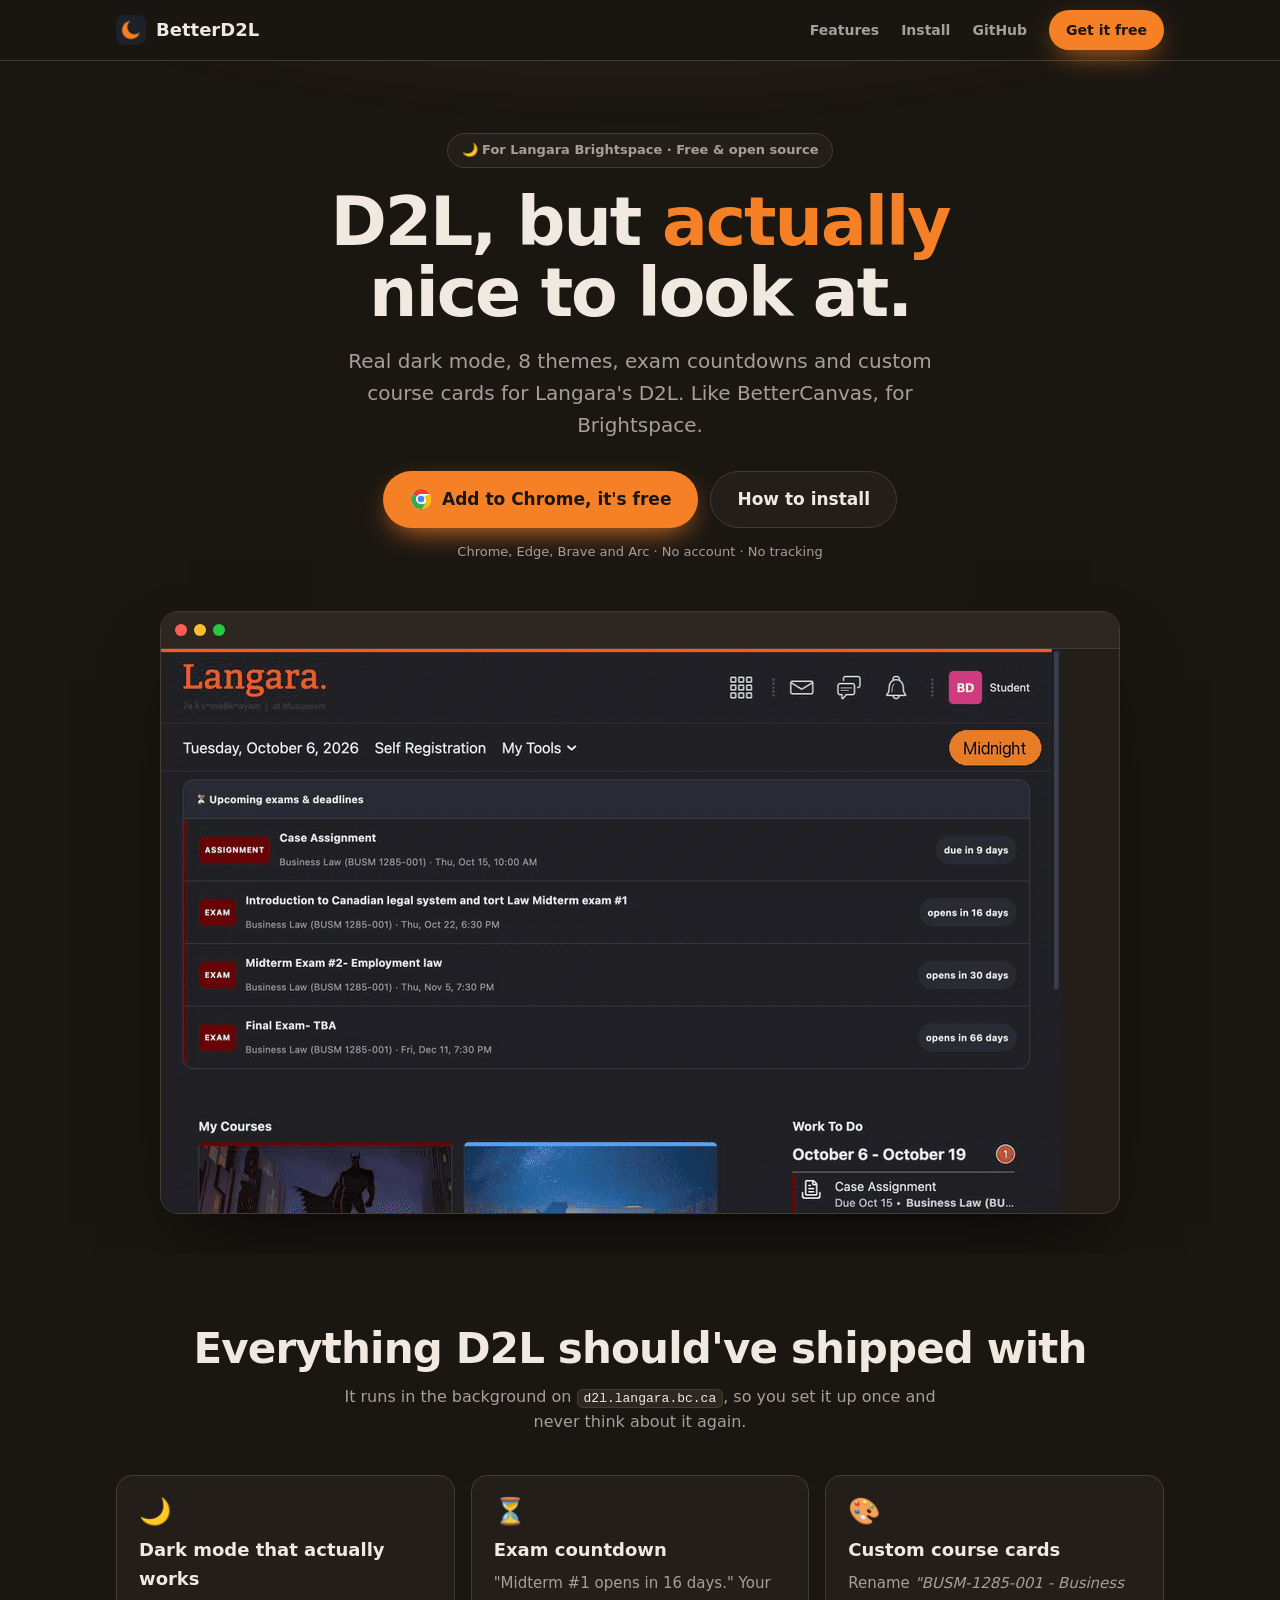
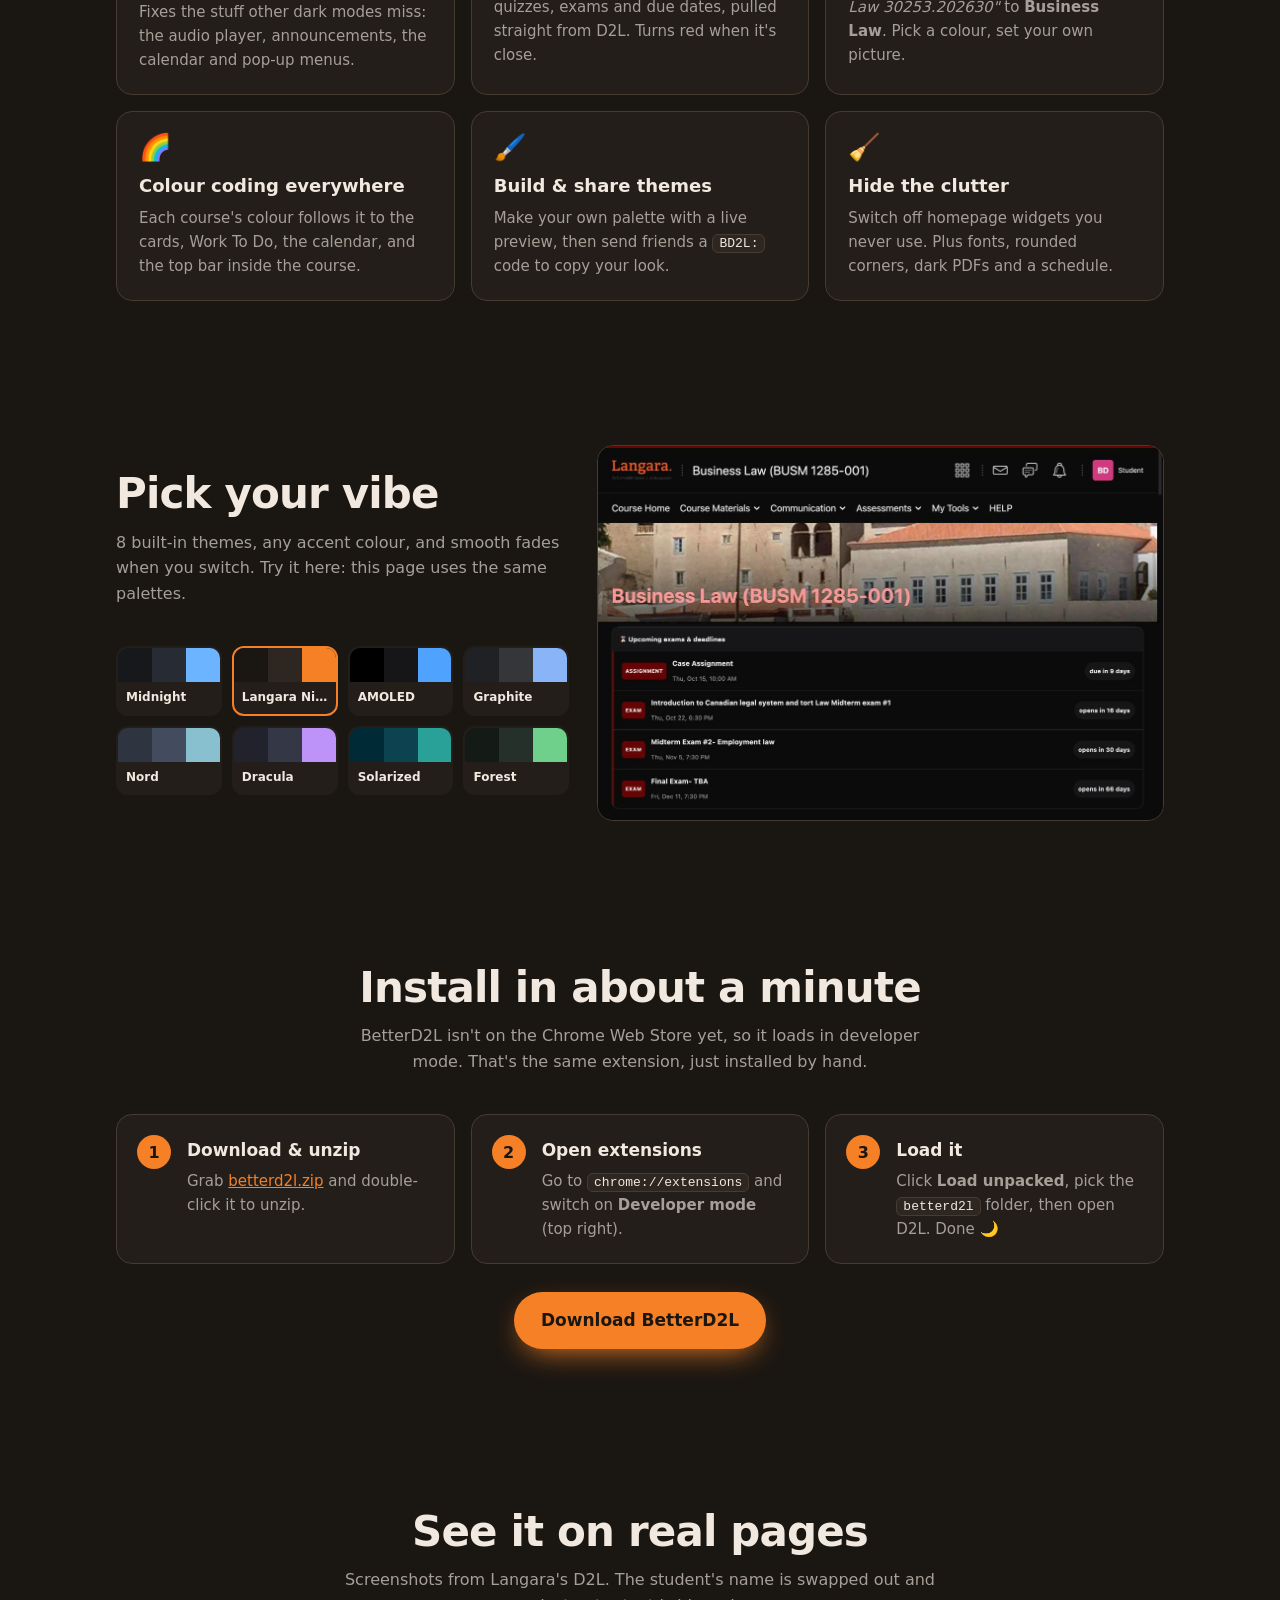
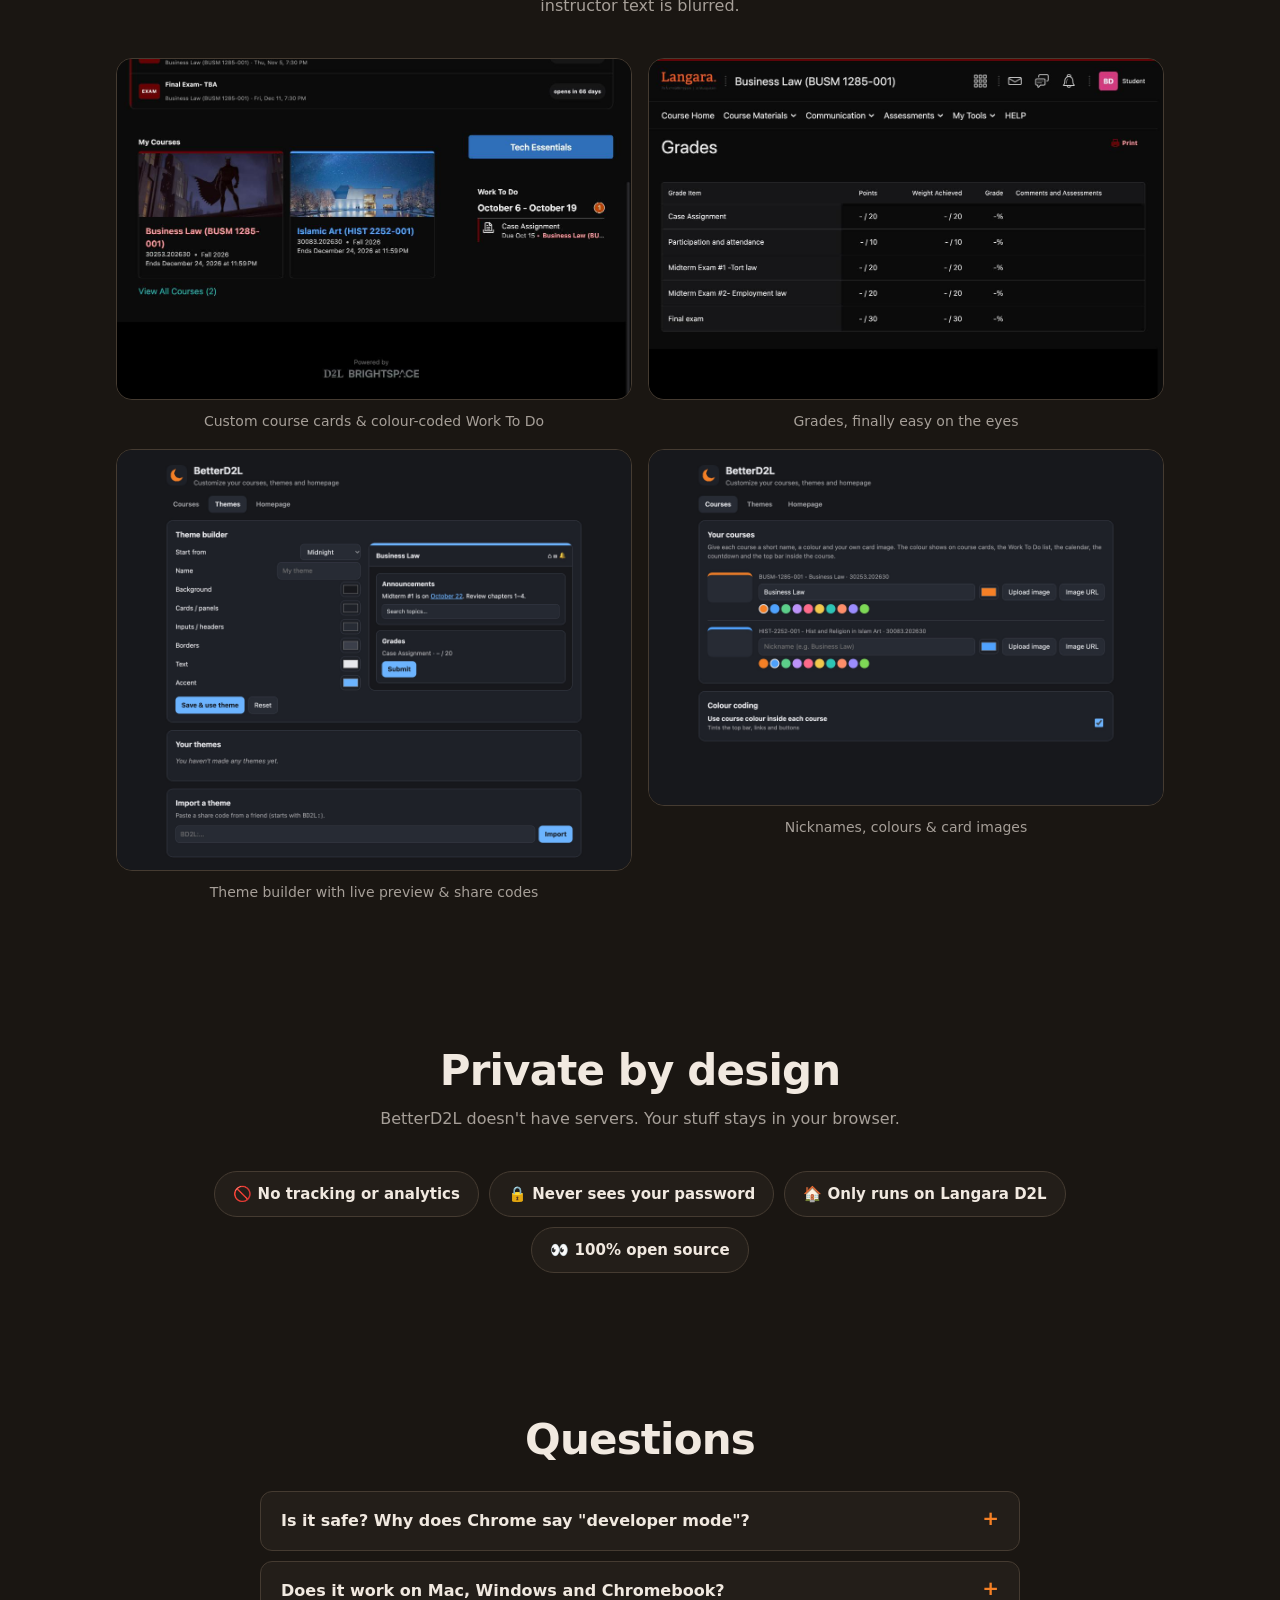
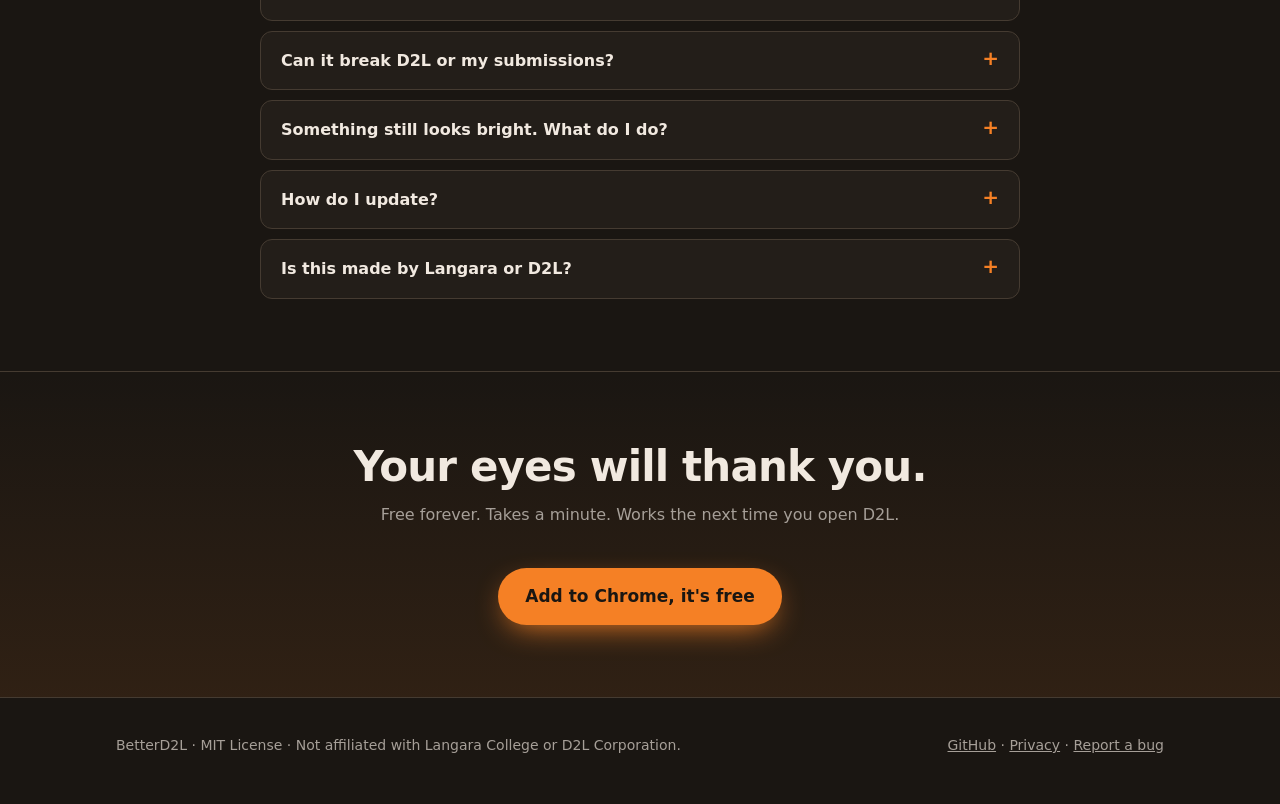
==== docs/index.html @ 164a23e4 "BetterD2L 2.3.0: smooth theme transitions, website, demo GIF - Crossfade theme/mode changes with the" ====
<!doctype html>
<html lang="en">
<head>
<meta charset="utf-8">
<meta name="viewport" content="width=device-width, initial-scale=1">
<title>BetterD2L: dark mode and upgrades for Langara D2L</title>
<meta name="description" content="Free Chrome extension for Langara's Brightspace (D2L): real dark mode, 8 themes, exam countdowns, custom course cards and colour coding. Like BetterCanvas, for D2L.">
<meta name="theme-color" content="#16181c">
<link rel="icon" href="icon.png">

<!-- Link previews (iMessage, Discord, Reddit, Instagram DMs…) -->
<meta property="og:type" content="website">
<meta property="og:title" content="BetterD2L: dark mode for Langara D2L 🌙">
<meta property="og:description" content="Real dark mode, 8 themes, exam countdowns and custom course cards for Brightspace. Free.">
<meta property="og:url" content="https://cryptochefa.github.io/betterd2l/">
<meta property="og:image" content="https://cryptochefa.github.io/betterd2l/screenshots/homepage-countdown.jpg">
<meta name="twitter:card" content="summary_large_image">

<style>
  :root {
    --bg: #16181c; --surface: #1e2127; --surface2: #272b33; --border: #3a3f4a;
    --text: #e6e8eb; --muted: #a3abb8; --accent: #f58025; --accent-ink: #1a1612;
    --radius: 16px;
    color-scheme: dark;
  }
  * { box-sizing: border-box; }
  html { scroll-behavior: smooth; }
  body {
    margin: 0; background: var(--bg); color: var(--text);
    font: 16px/1.6 ui-sans-serif, system-ui, -apple-system, "Segoe UI", Roboto, sans-serif;
    transition: background-color .45s ease, color .45s ease;
    -webkit-font-smoothing: antialiased;
  }
  .card, .step, .shot, .pill, nav, .swatches button, .faq details { transition: background-color .45s ease, border-color .45s ease, color .45s ease; }
  a { color: var(--accent); }
  img { max-width: 100%; height: auto; display: block; }
  .wrap { max-width: 1080px; margin: 0 auto; padding: 0 16px; }

  /* Nav */
  nav { position: sticky; top: 0; z-index: 10; background: color-mix(in srgb, var(--bg) 82%, transparent); backdrop-filter: blur(12px); border-bottom: 1px solid var(--border); }
  nav .wrap { display: flex; align-items: center; justify-content: space-between; height: 60px; gap: 12px; }
  .brand { display: flex; align-items: center; gap: 10px; font-weight: 800; font-size: 18px; color: var(--text); text-decoration: none; }
  .brand img { width: 30px; height: 30px; border-radius: 8px; }
  nav .links { display: flex; gap: 22px; align-items: center; }
  nav .links a { color: var(--muted); text-decoration: none; font-weight: 600; font-size: 14px; }
  nav .links a:hover { color: var(--text); }
  nav .links a.btn, nav .links a.btn:hover { color: var(--accent-ink); }
  @media (max-width: 640px) { nav .links a.hide-sm { display: none; } }

  /* Buttons */
  .btn { display: inline-flex; align-items: center; justify-content: center; gap: 10px; padding: 14px 26px; border-radius: 999px; font-weight: 800; font-size: 17px; text-decoration: none; border: 1px solid transparent; cursor: pointer; transition: transform .15s ease, box-shadow .2s ease, background-color .45s ease; }
  .btn:active { transform: translateY(1px); }
  .btn-primary { background: var(--accent); color: var(--accent-ink); box-shadow: 0 10px 30px -10px var(--accent); }
  .btn-primary:hover { box-shadow: 0 14px 36px -10px var(--accent); transform: translateY(-1px); }
  .btn-ghost { color: var(--text); border-color: var(--border); background: var(--surface); }
  .btn-ghost:hover { border-color: var(--accent); }
  .btn svg { width: 22px; height: 22px; flex: none; }
  .btn-sm { padding: 8px 16px; font-size: 14px; }

  /* Hero */
  header.hero { padding: 72px 0 40px; text-align: center; position: relative; overflow: hidden; }
  header.hero::before { content: ""; position: absolute; inset: -40% -10% auto; height: 520px; background: radial-gradient(closest-side, color-mix(in srgb, var(--accent) 28%, transparent), transparent); filter: blur(20px); pointer-events: none; transition: background .45s ease; }
  .eyebrow { display: inline-block; padding: 6px 14px; border-radius: 999px; border: 1px solid var(--border); background: var(--surface); color: var(--muted); font-size: 13px; font-weight: 600; position: relative; }
  h1 { font-size: clamp(38px, 7vw, 68px); line-height: 1.05; letter-spacing: -.03em; margin: 18px auto 16px; max-width: 14ch; position: relative; }
  h1 em { font-style: normal; color: var(--accent); transition: color .45s ease; }
  .lede { color: var(--muted); font-size: clamp(17px, 2.2vw, 20px); max-width: 620px; margin: 0 auto 30px; position: relative; }
  .cta { display: flex; gap: 12px; justify-content: center; flex-wrap: wrap; position: relative; }
  .fine { color: var(--muted); font-size: 13px; margin-top: 14px; position: relative; }

  .demo { margin: 48px auto 0; max-width: 960px; border-radius: 18px; overflow: hidden; border: 1px solid var(--border); box-shadow: 0 40px 80px -30px rgba(0,0,0,.7); position: relative; background: var(--surface); }
  .demo .chrome { display: flex; gap: 7px; padding: 12px 14px; background: var(--surface2); border-bottom: 1px solid var(--border); }
  .demo .chrome i { width: 12px; height: 12px; border-radius: 50%; background: var(--border); }
  .demo .chrome i:nth-child(1) { background: #ff5f57; } .demo .chrome i:nth-child(2) { background: #febc2e; } .demo .chrome i:nth-child(3) { background: #28c840; }

  /* Sections */
  section { padding: 72px 0; }
  h2 { font-size: clamp(28px, 4.4vw, 42px); letter-spacing: -.02em; line-height: 1.1; margin: 0 0 12px; text-align: center; }
  .sub { color: var(--muted); text-align: center; max-width: 600px; margin: 0 auto 40px; }

  .grid { display: grid; grid-template-columns: repeat(3, 1fr); gap: 16px; }
  @media (max-width: 900px) { .grid { grid-template-columns: repeat(2, 1fr); } }
  @media (max-width: 600px) { .grid { grid-template-columns: 1fr; } }
  .card { background: var(--surface); border: 1px solid var(--border); border-radius: var(--radius); padding: 22px; }
  .card .ico { font-size: 26px; line-height: 1; margin-bottom: 12px; }
  .card h3 { margin: 0 0 6px; font-size: 18px; }
  .card p { margin: 0; color: var(--muted); font-size: 15px; }

  /* Theme playground */
  .play { display: grid; grid-template-columns: 1fr 1.25fr; gap: 28px; align-items: center; }
  @media (max-width: 860px) { .play { grid-template-columns: 1fr; } }
  .play h2, .play .sub { text-align: left; margin-left: 0; }
  .swatches { display: grid; grid-template-columns: repeat(4, 1fr); gap: 10px; }
  .swatches button { border: 2px solid transparent; background: var(--surface); border-radius: 12px; padding: 0; overflow: hidden; cursor: pointer; color: var(--text); font: inherit; font-size: 12px; font-weight: 700; text-align: left; }
  .swatches button[aria-pressed="true"] { border-color: var(--accent); }
  .swatches .sw { display: flex; height: 34px; } .swatches .sw i { flex: 1; }
  .swatches span { display: block; padding: 6px 8px; white-space: nowrap; overflow: hidden; text-overflow: ellipsis; }
  .shot { border-radius: var(--radius); overflow: hidden; border: 1px solid var(--border); background: var(--surface); }

  /* Steps */
  .steps { display: grid; grid-template-columns: repeat(3, 1fr); gap: 16px; counter-reset: s; }
  @media (max-width: 760px) { .steps { grid-template-columns: 1fr; } }
  .step { background: var(--surface); border: 1px solid var(--border); border-radius: var(--radius); padding: 22px 22px 22px 70px; position: relative; }
  .step::before { counter-increment: s; content: counter(s); position: absolute; left: 20px; top: 20px; width: 34px; height: 34px; border-radius: 50%; background: var(--accent); color: var(--accent-ink); font-weight: 800; display: grid; place-items: center; transition: background-color .45s ease; }
  .step h3 { margin: 0 0 4px; font-size: 17px; }
  .step p { margin: 0; color: var(--muted); font-size: 15px; }
  code, kbd { font: 13px ui-monospace, "SF Mono", Menlo, monospace; background: var(--surface2); border: 1px solid var(--border); border-radius: 6px; padding: 1px 6px; color: var(--text); }
  .center { text-align: center; margin-top: 28px; }

  /* Gallery */
  .gallery { display: grid; grid-template-columns: 1fr 1fr; gap: 16px; }
  @media (max-width: 760px) { .gallery { grid-template-columns: 1fr; } }
  .gallery figure { margin: 0; }
  .gallery figcaption { color: var(--muted); font-size: 14px; text-align: center; margin-top: 10px; }

  /* Privacy + FAQ */
  .pills { display: flex; flex-wrap: wrap; gap: 10px; justify-content: center; }
  .pill { background: var(--surface); border: 1px solid var(--border); border-radius: 999px; padding: 10px 18px; font-weight: 600; font-size: 15px; }
  .faq { max-width: 760px; margin: 0 auto; display: grid; gap: 10px; }
  .faq details { background: var(--surface); border: 1px solid var(--border); border-radius: 12px; padding: 16px 20px; }
  .faq summary { cursor: pointer; font-weight: 700; list-style: none; display: flex; justify-content: space-between; gap: 12px; }
  .faq summary::after { content: "+"; color: var(--accent); font-size: 20px; line-height: 1; }
  .faq details[open] summary::after { content: "–"; }
  .faq p { color: var(--muted); margin: 10px 0 0; }

  footer { border-top: 1px solid var(--border); padding: 36px 0 48px; color: var(--muted); font-size: 14px; }
  footer .wrap { display: flex; justify-content: space-between; gap: 20px; flex-wrap: wrap; }
  footer a { color: var(--muted); }

  .final { text-align: center; background: linear-gradient(180deg, transparent, color-mix(in srgb, var(--accent) 10%, transparent)); border-top: 1px solid var(--border); }

  @media (prefers-reduced-motion: reduce) { *, *::before { transition: none !important; } html { scroll-behavior: auto; } }
</style>
</head>
<body>

<nav>
  <div class="wrap">
    <a class="brand" href="#"><img src="icon.png" alt="">BetterD2L</a>
    <div class="links">
      <a class="hide-sm" href="#features">Features</a>
      <a class="hide-sm" href="#install">Install</a>
      <a class="hide-sm" href="https://github.com/CryptoChefA/betterd2l">GitHub</a>
      <a class="btn btn-primary btn-sm dl" href="https://github.com/CryptoChefA/betterd2l/releases/latest/download/betterd2l.zip">Get it free</a>
    </div>
  </div>
</nav>

<header class="hero">
  <div class="wrap">
    <span class="eyebrow">🌙 For Langara Brightspace · Free &amp; open source</span>
    <h1>D2L, but <em>actually</em> nice to look at.</h1>
    <p class="lede">Real dark mode, 8 themes, exam countdowns and custom course cards for Langara's D2L. Like BetterCanvas, for Brightspace.</p>
    <div class="cta">
      <a class="btn btn-primary dl" href="https://github.com/CryptoChefA/betterd2l/releases/latest/download/betterd2l.zip">
        <svg viewBox="0 0 48 48" aria-hidden="true"><circle cx="24" cy="24" r="22" fill="#fff"/><path d="M24 2a22 22 0 0 1 19.05 11H24a11 11 0 0 0-9.53 5.5L5.3 13.03A22 22 0 0 1 24 2z" fill="#ea4335"/><path d="M43.05 13A22 22 0 0 1 26.3 45.88l9.2-15.38A11 11 0 0 0 33.5 24a11 11 0 0 0-1.47-5.5L43.05 13z" fill="#fbbc04"/><path d="M26.3 45.88A22 22 0 0 1 5.3 13.03l9.17 5.47A11 11 0 0 0 24 35a11 11 0 0 0 11.5-4.5l-9.2 15.38z" fill="#34a853"/><circle cx="24" cy="24" r="8.5" fill="#4285f4" stroke="#fff" stroke-width="2.5"/></svg>
        Add to Chrome, it's free
      </a>
      <a class="btn btn-ghost" href="#install">How to install</a>
    </div>
    <p class="fine">Chrome, Edge, Brave and Arc · No account · No tracking</p>

    <div class="demo">
      <div class="chrome"><i></i><i></i><i></i></div>
      <img src="screenshots/demo.gif" width="900" height="564" alt="BetterD2L switching D2L from its stock white look through Midnight, Langara Night, Nord, Dracula, Forest and AMOLED themes">
    </div>
  </div>
</header>

<section id="features">
  <div class="wrap">
    <h2>Everything D2L should've shipped with</h2>
    <p class="sub">It runs in the background on <code>d2l.langara.bc.ca</code>, so you set it up once and never think about it again.</p>
    <div class="grid">
      <div class="card"><div class="ico">🌙</div><h3>Dark mode that actually works</h3><p>Fixes the stuff other dark modes miss: the audio player, announcements, the calendar and pop-up menus.</p></div>
      <div class="card"><div class="ico">⏳</div><h3>Exam countdown</h3><p>"Midterm #1 opens in 16 days." Your quizzes, exams and due dates, pulled straight from D2L. Turns red when it's close.</p></div>
      <div class="card"><div class="ico">🎨</div><h3>Custom course cards</h3><p>Rename <i>"BUSM-1285-001 - Business Law 30253.202630"</i> to <b>Business Law</b>. Pick a colour, set your own picture.</p></div>
      <div class="card"><div class="ico">🌈</div><h3>Colour coding everywhere</h3><p>Each course's colour follows it to the cards, Work To Do, the calendar, and the top bar inside the course.</p></div>
      <div class="card"><div class="ico">🖌️</div><h3>Build &amp; share themes</h3><p>Make your own palette with a live preview, then send friends a <code>BD2L:</code> code to copy your look.</p></div>
      <div class="card"><div class="ico">🧹</div><h3>Hide the clutter</h3><p>Switch off homepage widgets you never use. Plus fonts, rounded corners, dark PDFs and a schedule.</p></div>
    </div>
  </div>
</section>

<section id="themes">
  <div class="wrap play">
    <div>
      <h2>Pick your vibe</h2>
      <p class="sub">8 built-in themes, any accent colour, and smooth fades when you switch. Try it here: this page uses the same palettes.</p>
      <div class="swatches" id="swatches"></div>
    </div>
    <div class="shot"><img src="screenshots/course-after.jpg" alt="A Langara course homepage in BetterD2L dark mode" loading="lazy"></div>
  </div>
</section>

<section id="install">
  <div class="wrap">
    <h2>Install in about a minute</h2>
    <p class="sub">BetterD2L isn't on the Chrome Web Store yet, so it loads in developer mode. That's the same extension, just installed by hand.</p>
    <div class="steps">
      <div class="step"><h3>Download &amp; unzip</h3><p>Grab <a class="dl" href="https://github.com/CryptoChefA/betterd2l/releases/latest/download/betterd2l.zip">betterd2l.zip</a> and double-click it to unzip.</p></div>
      <div class="step"><h3>Open extensions</h3><p>Go to <code>chrome://extensions</code> and switch on <b>Developer mode</b> (top right).</p></div>
      <div class="step"><h3>Load it</h3><p>Click <b>Load unpacked</b>, pick the <code>betterd2l</code> folder, then open D2L. Done 🌙</p></div>
    </div>
    <p class="center"><a class="btn btn-primary dl" href="https://github.com/CryptoChefA/betterd2l/releases/latest/download/betterd2l.zip">Download BetterD2L</a></p>
  </div>
</section>

<section>
  <div class="wrap">
    <h2>See it on real pages</h2>
    <p class="sub">Screenshots from Langara's D2L. The student's name is swapped out and instructor text is blurred.</p>
    <div class="gallery">
      <figure class="shot-fig"><div class="shot"><img src="screenshots/homepage-cards.jpg" alt="Custom course cards and colour-coded Work To Do" loading="lazy"></div><figcaption>Custom course cards &amp; colour-coded Work To Do</figcaption></figure>
      <figure class="shot-fig"><div class="shot"><img src="screenshots/grades.jpg" alt="Grades page in dark mode" loading="lazy"></div><figcaption>Grades, finally easy on the eyes</figcaption></figure>
      <figure class="shot-fig"><div class="shot"><img src="screenshots/settings-themes.jpg" alt="Theme builder with live preview" loading="lazy"></div><figcaption>Theme builder with live preview &amp; share codes</figcaption></figure>
      <figure class="shot-fig"><div class="shot"><img src="screenshots/settings-courses.jpg" alt="Course nicknames, colours and images" loading="lazy"></div><figcaption>Nicknames, colours &amp; card images</figcaption></figure>
    </div>
  </div>
</section>

<section>
  <div class="wrap">
    <h2>Private by design</h2>
    <p class="sub">BetterD2L doesn't have servers. Your stuff stays in your browser.</p>
    <div class="pills">
      <span class="pill">🚫 No tracking or analytics</span>
      <span class="pill">🔒 Never sees your password</span>
      <span class="pill">🏠 Only runs on Langara D2L</span>
      <span class="pill">👀 100% open source</span>
    </div>
  </div>
</section>

<section>
  <div class="wrap">
    <h2>Questions</h2>
    <div class="faq" style="margin-top:28px">
      <details><summary>Is it safe? Why does Chrome say "developer mode"?</summary><p>Developer mode just means the extension was loaded from a folder instead of the Chrome Web Store. The code is all public on <a href="https://github.com/CryptoChefA/betterd2l">GitHub</a>, so you (or a CS friend) can read every line. It only runs on Langara's D2L and never sends data anywhere.</p></details>
      <details><summary>Does it work on Mac, Windows and Chromebook?</summary><p>Yes. It works anywhere Chrome runs, plus Edge, Brave, Arc and Opera. Safari and Firefox aren't supported yet.</p></details>
      <details><summary>Can it break D2L or my submissions?</summary><p>No. It only changes how pages look and reads your course dates. It never submits, posts or edits anything. If a page ever looks off, press <kbd>Alt</kbd>+<kbd>Shift</kbd>+<kbd>D</kbd> to turn it off instantly.</p></details>
      <details><summary>Something still looks bright. What do I do?</summary><p>Switch to <b>Invert</b> mode in the popup for now, and <a href="https://github.com/CryptoChefA/betterd2l/issues">open an issue</a> saying which page it was. Please leave out personal info.</p></details>
      <details><summary>How do I update?</summary><p>Download the new zip, replace your <code>betterd2l</code> folder's contents, then hit ↻ on BetterD2L in <code>chrome://extensions</code>. Your settings stay put. See the <a href="https://github.com/CryptoChefA/betterd2l/blob/main/CHANGELOG.md">changelog</a> for what's new.</p></details>
      <details><summary>Is this made by Langara or D2L?</summary><p>No. It's an independent student project, not affiliated with Langara College or D2L Corporation.</p></details>
    </div>
  </div>
</section>

<section class="final">
  <div class="wrap">
    <h2>Your eyes will thank you.</h2>
    <p class="sub">Free forever. Takes a minute. Works the next time you open D2L.</p>
    <a class="btn btn-primary dl" href="https://github.com/CryptoChefA/betterd2l/releases/latest/download/betterd2l.zip">Add to Chrome, it's free</a>
  </div>
</section>

<footer>
  <div class="wrap">
    <span>BetterD2L · MIT License · Not affiliated with Langara College or D2L Corporation.</span>
    <span><a href="https://github.com/CryptoChefA/betterd2l">GitHub</a> · <a href="https://github.com/CryptoChefA/betterd2l/blob/main/docs/PRIVACY.md">Privacy</a> · <a href="https://github.com/CryptoChefA/betterd2l/issues">Report a bug</a></span>
  </div>
</footer>

<script>
  // The same palettes the extension ships with; clicking one recolours this page with a fade.
  const THEMES = {
    midnight:  ['Midnight',      '#16181c', '#1e2127', '#272b33', '#3a3f4a', '#e6e8eb', '#6cb4ff'],
    langara:   ['Langara Night', '#1a1612', '#231e19', '#2e2721', '#453b31', '#f1e9e0', '#f58025'],
    amoled:    ['AMOLED',        '#000000', '#0b0b0c', '#161618', '#2a2a2e', '#ececec', '#4fa3ff'],
    graphite:  ['Graphite',      '#202124', '#292a2d', '#35363a', '#4a4b50', '#e8eaed', '#8ab4f8'],
    nord:      ['Nord',          '#2e3440', '#3b4252', '#434c5e', '#4c566a', '#eceff4', '#88c0d0'],
    dracula:   ['Dracula',       '#21222c', '#282a36', '#343746', '#44475a', '#f8f8f2', '#bd93f9'],
    solarized: ['Solarized',     '#002b36', '#073642', '#0d4250', '#1d5563', '#eee8d5', '#2aa198'],
    forest:    ['Forest',        '#141a16', '#1b231e', '#243029', '#34453a', '#e3ece5', '#6fd08c']
  };
  const mix = (a, b, t) => '#' + [1, 3, 5].map(i => {
    const x = parseInt(a.slice(i, i + 2), 16), y = parseInt(b.slice(i, i + 2), 16);
    return Math.round(x + (y - x) * t).toString(16).padStart(2, '0');
  }).join('');
  const box = document.getElementById('swatches');
  function use(key) {
    const [, bg, surface, surface2, border, text, accent] = THEMES[key];
    const r = document.documentElement.style;
    r.setProperty('--bg', bg); r.setProperty('--surface', surface); r.setProperty('--surface2', surface2);
    r.setProperty('--border', border); r.setProperty('--text', text); r.setProperty('--muted', mix(bg, text, .65));
    r.setProperty('--accent', accent); r.setProperty('--accent-ink', bg);
    document.querySelector('meta[name=theme-color]').content = bg;
    for (const b of box.children) b.setAttribute('aria-pressed', b.dataset.k === key);
  }
  for (const [k, [name, bg, , surface2, , text, accent]] of Object.entries(THEMES)) {
    const b = document.createElement('button');
    b.dataset.k = k; b.setAttribute('aria-pressed', 'false'); b.title = name;
    b.innerHTML = `<div class="sw"><i style="background:${bg}"></i><i style="background:${surface2}"></i><i style="background:${accent}"></i></div><span>${name}</span>`;
    b.onclick = () => use(k);
    box.appendChild(b);
  }
  use('langara');
</script>
</body>
</html>
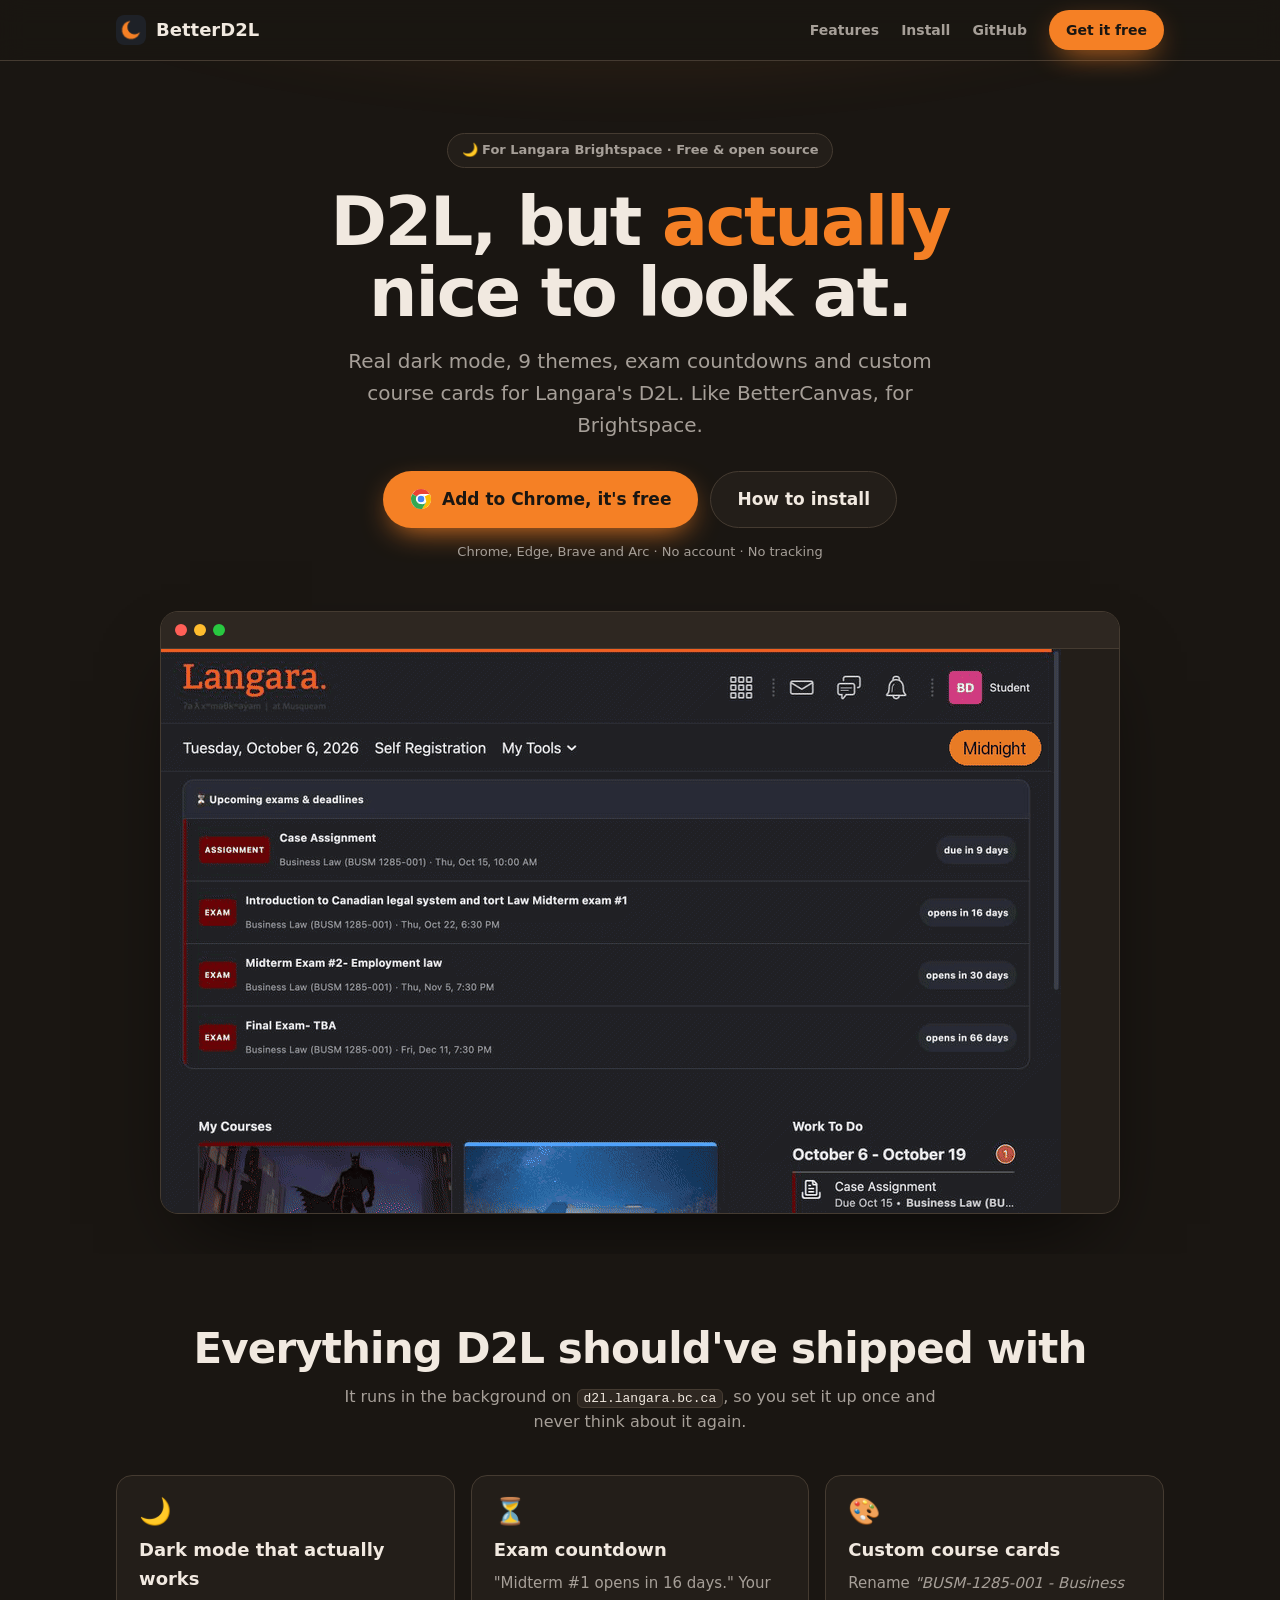
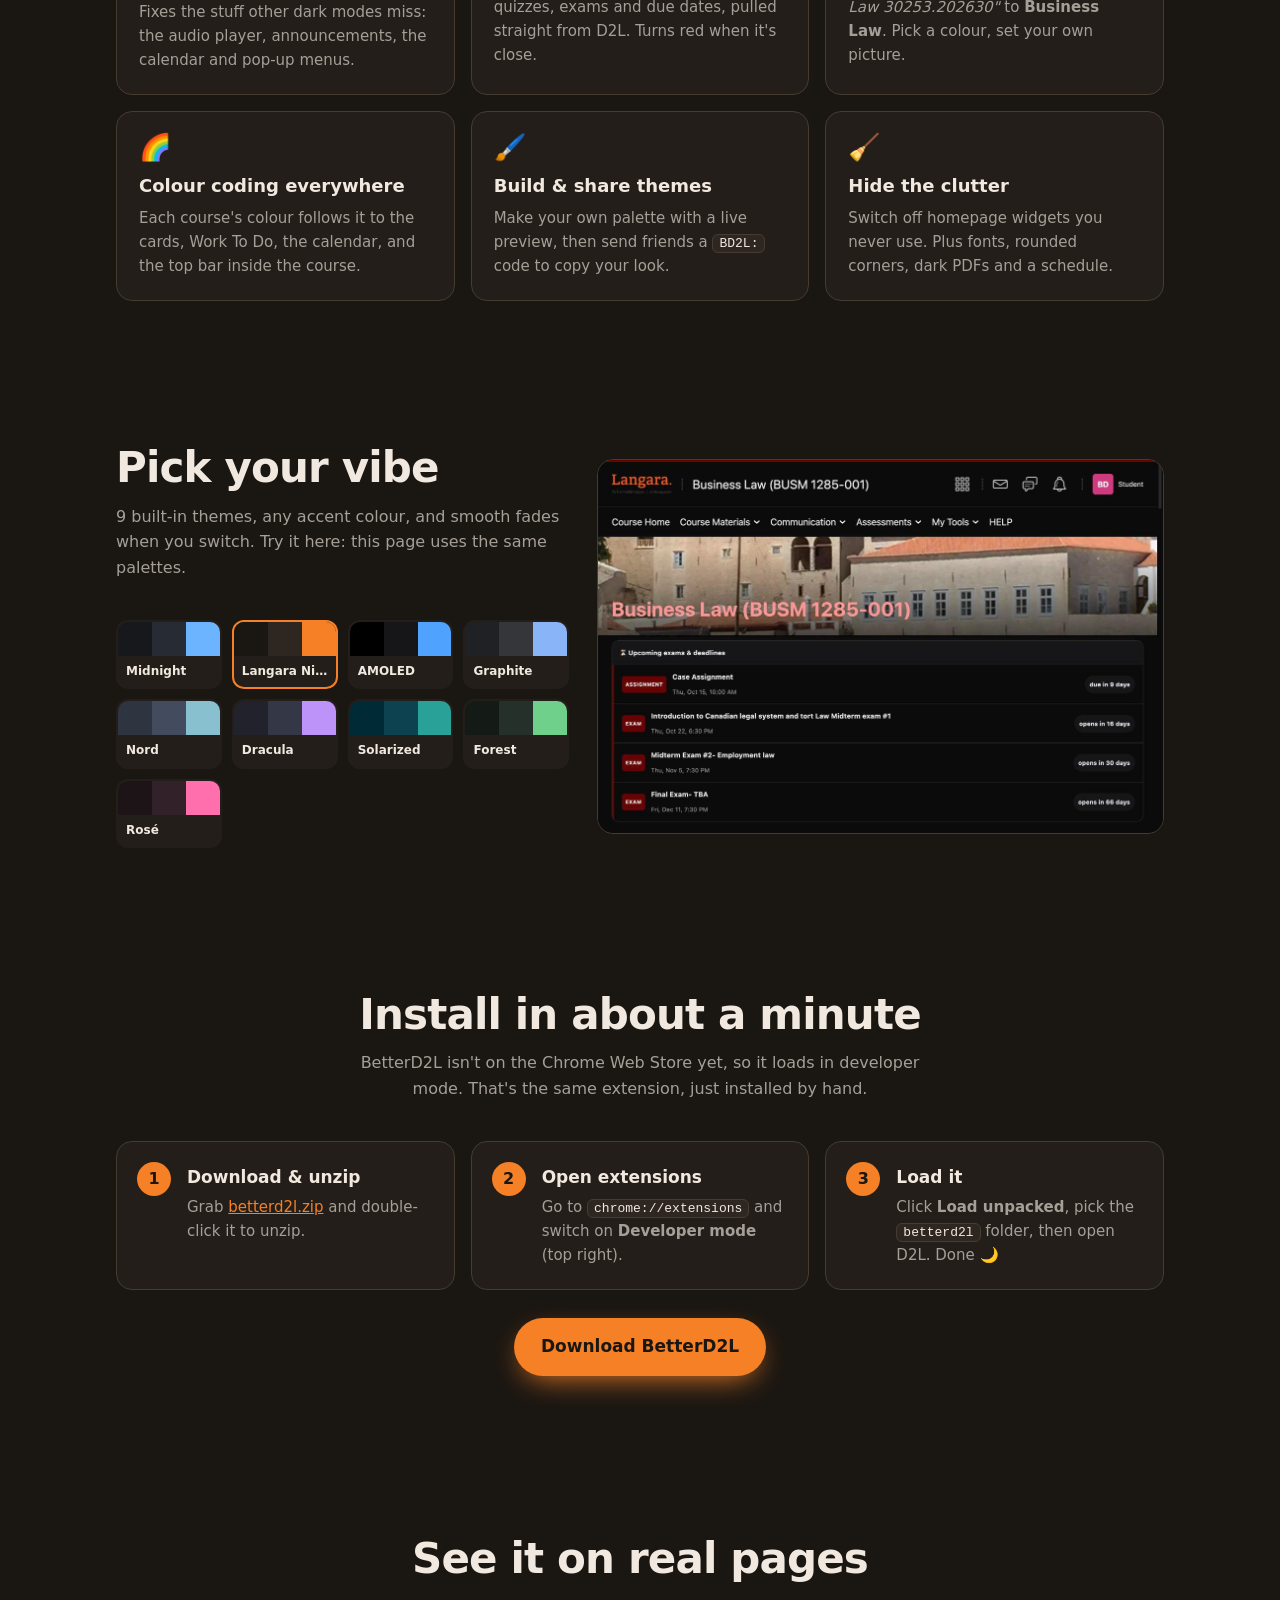
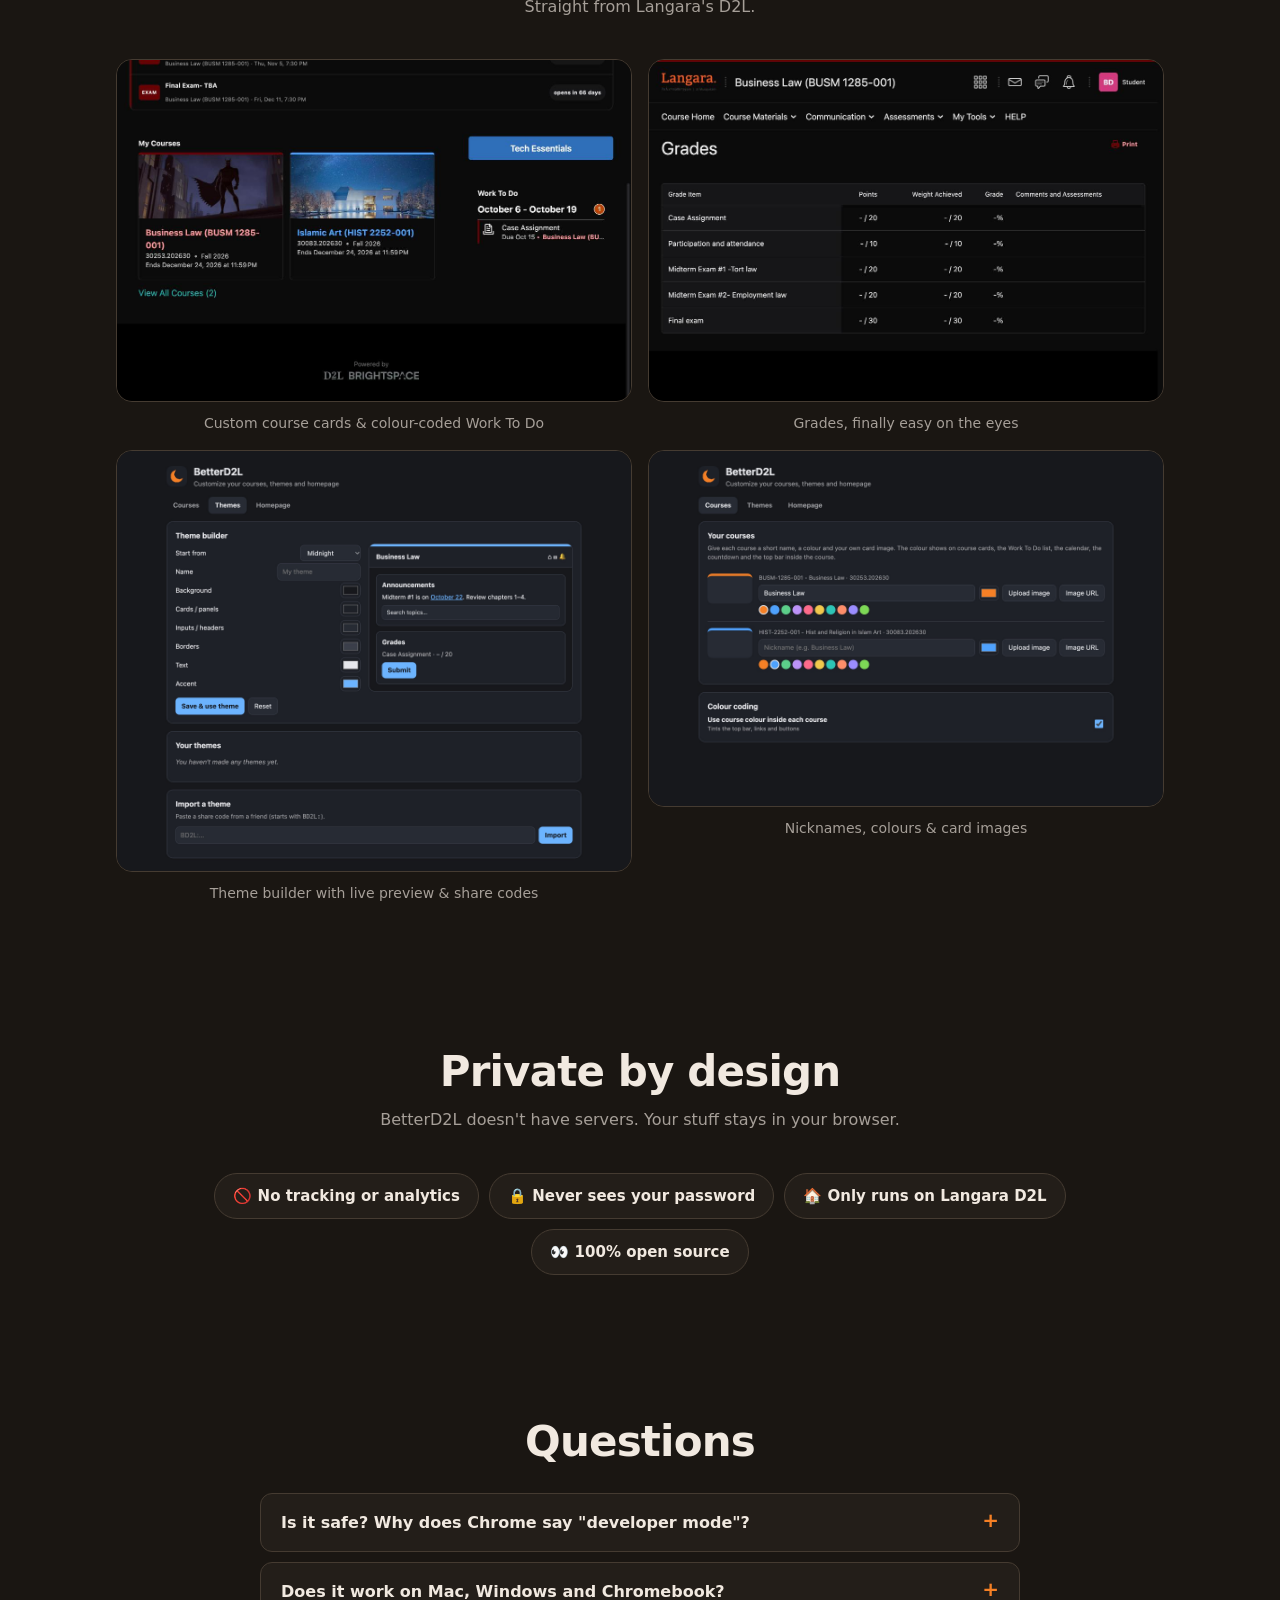
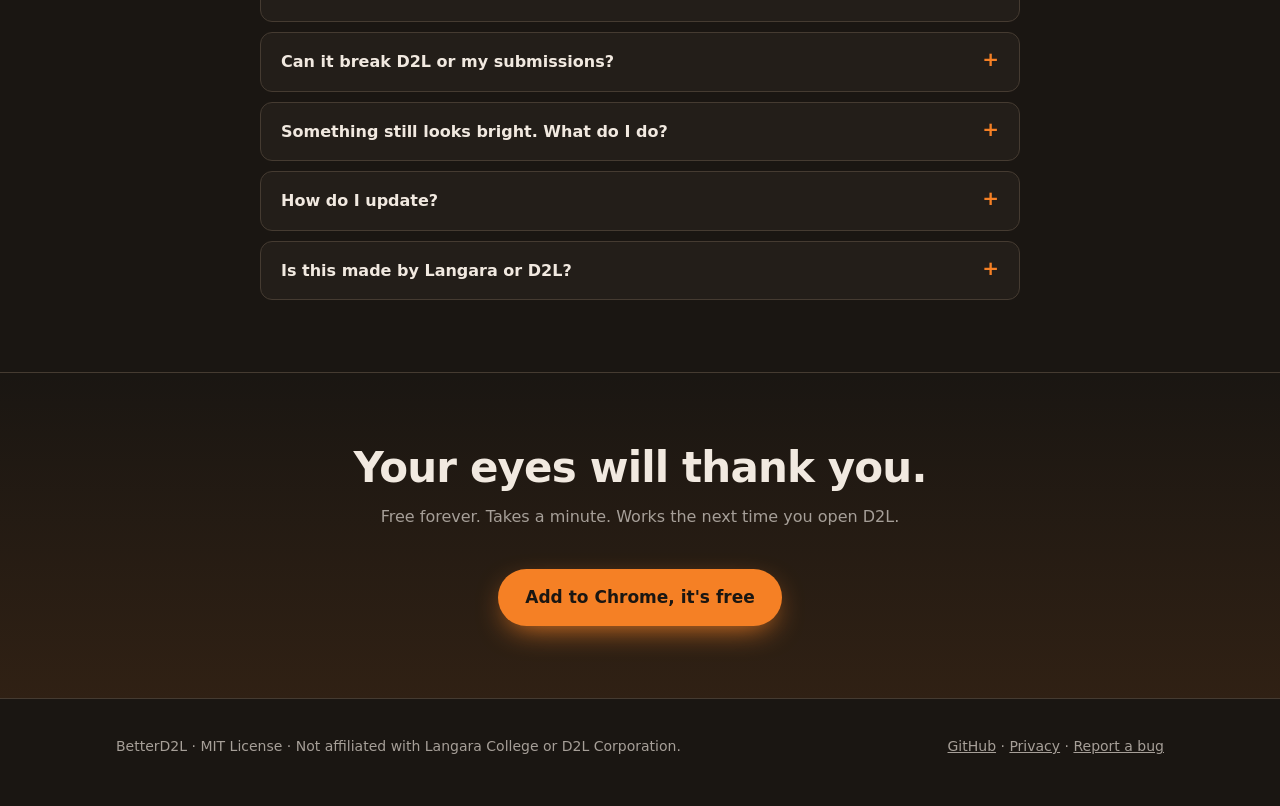
==== commit b907e571: "BetterD2L 2.4.0: Rosé pink theme, tighter copy - New Rosé theme (plum backgrounds, bubblegum-pink ac" ====
--- a/docs/index.html
+++ b/docs/index.html
@@ -4,14 +4,14 @@
 <meta charset="utf-8">
 <meta name="viewport" content="width=device-width, initial-scale=1">
 <title>BetterD2L: dark mode and upgrades for Langara D2L</title>
-<meta name="description" content="Free Chrome extension for Langara's Brightspace (D2L): real dark mode, 8 themes, exam countdowns, custom course cards and colour coding. Like BetterCanvas, for D2L.">
+<meta name="description" content="Free Chrome extension for Langara's Brightspace (D2L): real dark mode, 9 themes, exam countdowns, custom course cards and colour coding. Like BetterCanvas, for D2L.">
 <meta name="theme-color" content="#16181c">
 <link rel="icon" href="icon.png">
 
 <!-- Link previews (iMessage, Discord, Reddit, Instagram DMs…) -->
 <meta property="og:type" content="website">
 <meta property="og:title" content="BetterD2L: dark mode for Langara D2L 🌙">
-<meta property="og:description" content="Real dark mode, 8 themes, exam countdowns and custom course cards for Brightspace. Free.">
+<meta property="og:description" content="Real dark mode, 9 themes, exam countdowns and custom course cards for Brightspace. Free.">
 <meta property="og:url" content="https://cryptochefa.github.io/betterd2l/">
 <meta property="og:image" content="https://cryptochefa.github.io/betterd2l/screenshots/homepage-countdown.jpg">
 <meta name="twitter:card" content="summary_large_image">
@@ -149,7 +149,7 @@
   <div class="wrap">
     <span class="eyebrow">🌙 For Langara Brightspace · Free &amp; open source</span>
     <h1>D2L, but <em>actually</em> nice to look at.</h1>
-    <p class="lede">Real dark mode, 8 themes, exam countdowns and custom course cards for Langara's D2L. Like BetterCanvas, for Brightspace.</p>
+    <p class="lede">Real dark mode, 9 themes, exam countdowns and custom course cards for Langara's D2L. Like BetterCanvas, for Brightspace.</p>
     <div class="cta">
       <a class="btn btn-primary dl" href="https://github.com/CryptoChefA/betterd2l/releases/latest/download/betterd2l.zip">
         <svg viewBox="0 0 48 48" aria-hidden="true"><circle cx="24" cy="24" r="22" fill="#fff"/><path d="M24 2a22 22 0 0 1 19.05 11H24a11 11 0 0 0-9.53 5.5L5.3 13.03A22 22 0 0 1 24 2z" fill="#ea4335"/><path d="M43.05 13A22 22 0 0 1 26.3 45.88l9.2-15.38A11 11 0 0 0 33.5 24a11 11 0 0 0-1.47-5.5L43.05 13z" fill="#fbbc04"/><path d="M26.3 45.88A22 22 0 0 1 5.3 13.03l9.17 5.47A11 11 0 0 0 24 35a11 11 0 0 0 11.5-4.5l-9.2 15.38z" fill="#34a853"/><circle cx="24" cy="24" r="8.5" fill="#4285f4" stroke="#fff" stroke-width="2.5"/></svg>
@@ -185,7 +185,7 @@
   <div class="wrap play">
     <div>
       <h2>Pick your vibe</h2>
-      <p class="sub">8 built-in themes, any accent colour, and smooth fades when you switch. Try it here: this page uses the same palettes.</p>
+      <p class="sub">9 built-in themes, any accent colour, and smooth fades when you switch. Try it here: this page uses the same palettes.</p>
       <div class="swatches" id="swatches"></div>
     </div>
     <div class="shot"><img src="screenshots/course-after.jpg" alt="A Langara course homepage in BetterD2L dark mode" loading="lazy"></div>
@@ -208,7 +208,7 @@
 <section>
   <div class="wrap">
     <h2>See it on real pages</h2>
-    <p class="sub">Screenshots from Langara's D2L. The student's name is swapped out and instructor text is blurred.</p>
+    <p class="sub">Straight from Langara's D2L.</p>
     <div class="gallery">
       <figure class="shot-fig"><div class="shot"><img src="screenshots/homepage-cards.jpg" alt="Custom course cards and colour-coded Work To Do" loading="lazy"></div><figcaption>Custom course cards &amp; colour-coded Work To Do</figcaption></figure>
       <figure class="shot-fig"><div class="shot"><img src="screenshots/grades.jpg" alt="Grades page in dark mode" loading="lazy"></div><figcaption>Grades, finally easy on the eyes</figcaption></figure>
@@ -238,7 +238,7 @@
       <details><summary>Is it safe? Why does Chrome say "developer mode"?</summary><p>Developer mode just means the extension was loaded from a folder instead of the Chrome Web Store. The code is all public on <a href="https://github.com/CryptoChefA/betterd2l">GitHub</a>, so you (or a CS friend) can read every line. It only runs on Langara's D2L and never sends data anywhere.</p></details>
       <details><summary>Does it work on Mac, Windows and Chromebook?</summary><p>Yes. It works anywhere Chrome runs, plus Edge, Brave, Arc and Opera. Safari and Firefox aren't supported yet.</p></details>
       <details><summary>Can it break D2L or my submissions?</summary><p>No. It only changes how pages look and reads your course dates. It never submits, posts or edits anything. If a page ever looks off, press <kbd>Alt</kbd>+<kbd>Shift</kbd>+<kbd>D</kbd> to turn it off instantly.</p></details>
-      <details><summary>Something still looks bright. What do I do?</summary><p>Switch to <b>Invert</b> mode in the popup for now, and <a href="https://github.com/CryptoChefA/betterd2l/issues">open an issue</a> saying which page it was. Please leave out personal info.</p></details>
+      <details><summary>Something still looks bright. What do I do?</summary><p>Switch to <b>Invert</b> mode in the popup for now, and <a href="https://github.com/CryptoChefA/betterd2l/issues">open an issue</a> saying which page it was.</p></details>
       <details><summary>How do I update?</summary><p>Download the new zip, replace your <code>betterd2l</code> folder's contents, then hit ↻ on BetterD2L in <code>chrome://extensions</code>. Your settings stay put. See the <a href="https://github.com/CryptoChefA/betterd2l/blob/main/CHANGELOG.md">changelog</a> for what's new.</p></details>
       <details><summary>Is this made by Langara or D2L?</summary><p>No. It's an independent student project, not affiliated with Langara College or D2L Corporation.</p></details>
     </div>
@@ -270,7 +270,8 @@
     nord:      ['Nord',          '#2e3440', '#3b4252', '#434c5e', '#4c566a', '#eceff4', '#88c0d0'],
     dracula:   ['Dracula',       '#21222c', '#282a36', '#343746', '#44475a', '#f8f8f2', '#bd93f9'],
     solarized: ['Solarized',     '#002b36', '#073642', '#0d4250', '#1d5563', '#eee8d5', '#2aa198'],
-    forest:    ['Forest',        '#141a16', '#1b231e', '#243029', '#34453a', '#e3ece5', '#6fd08c']
+    forest:    ['Forest',        '#141a16', '#1b231e', '#243029', '#34453a', '#e3ece5', '#6fd08c'],
+    rose:      ['Rosé',          '#1d1418', '#27191f', '#33212a', '#4d3140', '#fbe7f0', '#ff6fae']
   };
   const mix = (a, b, t) => '#' + [1, 3, 5].map(i => {
     const x = parseInt(a.slice(i, i + 2), 16), y = parseInt(b.slice(i, i + 2), 16);
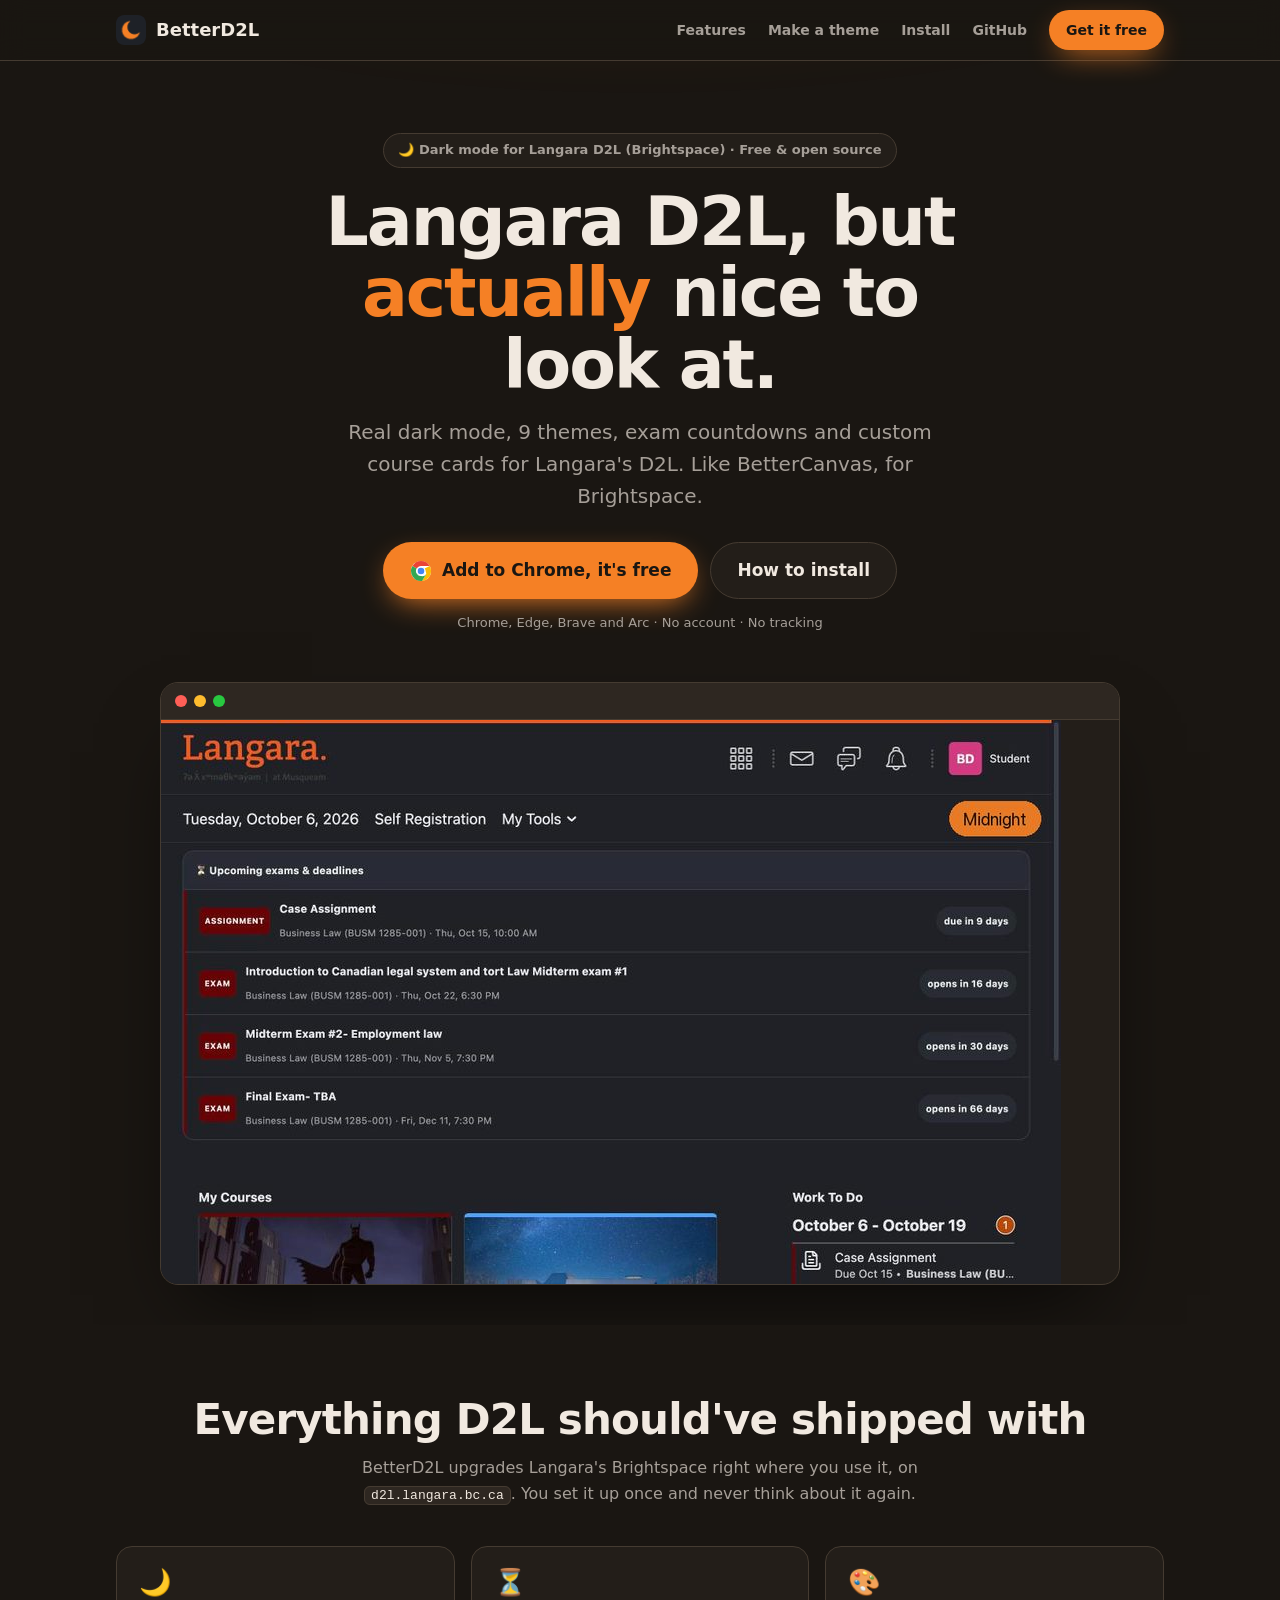
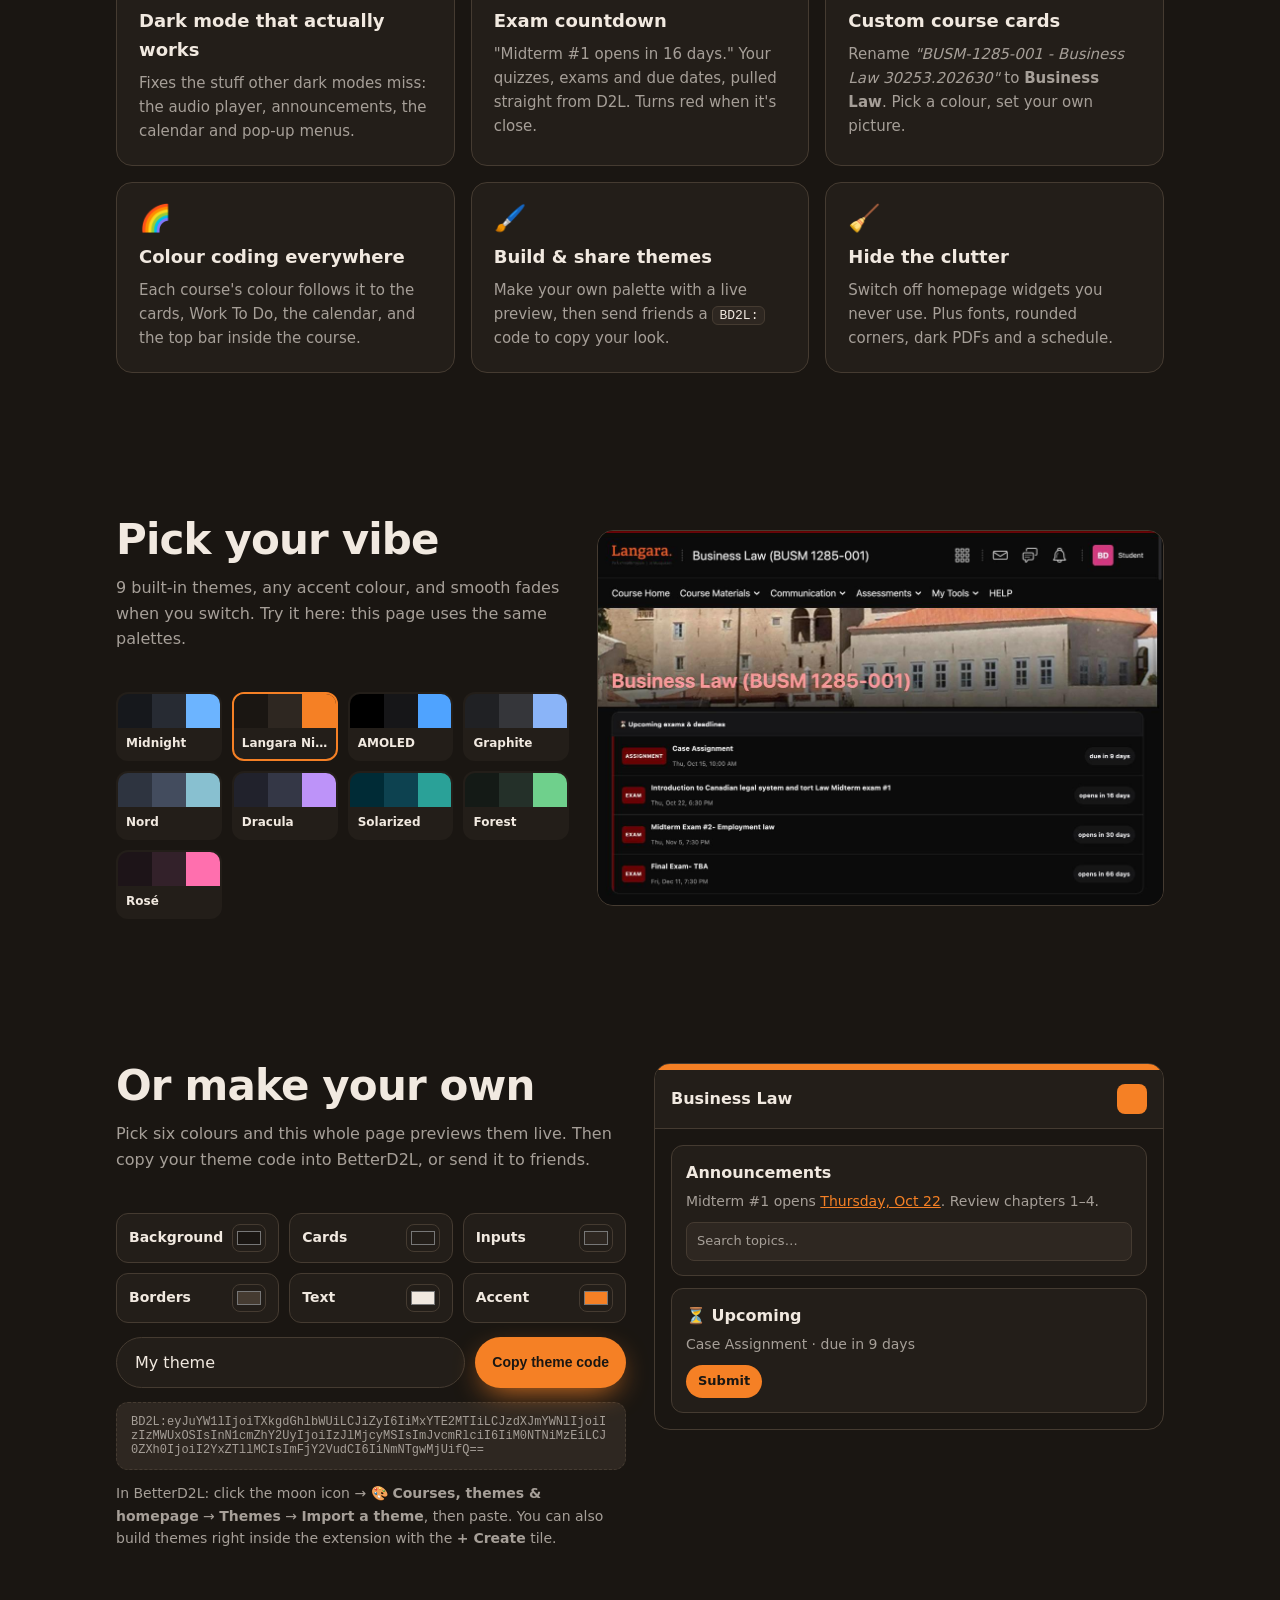
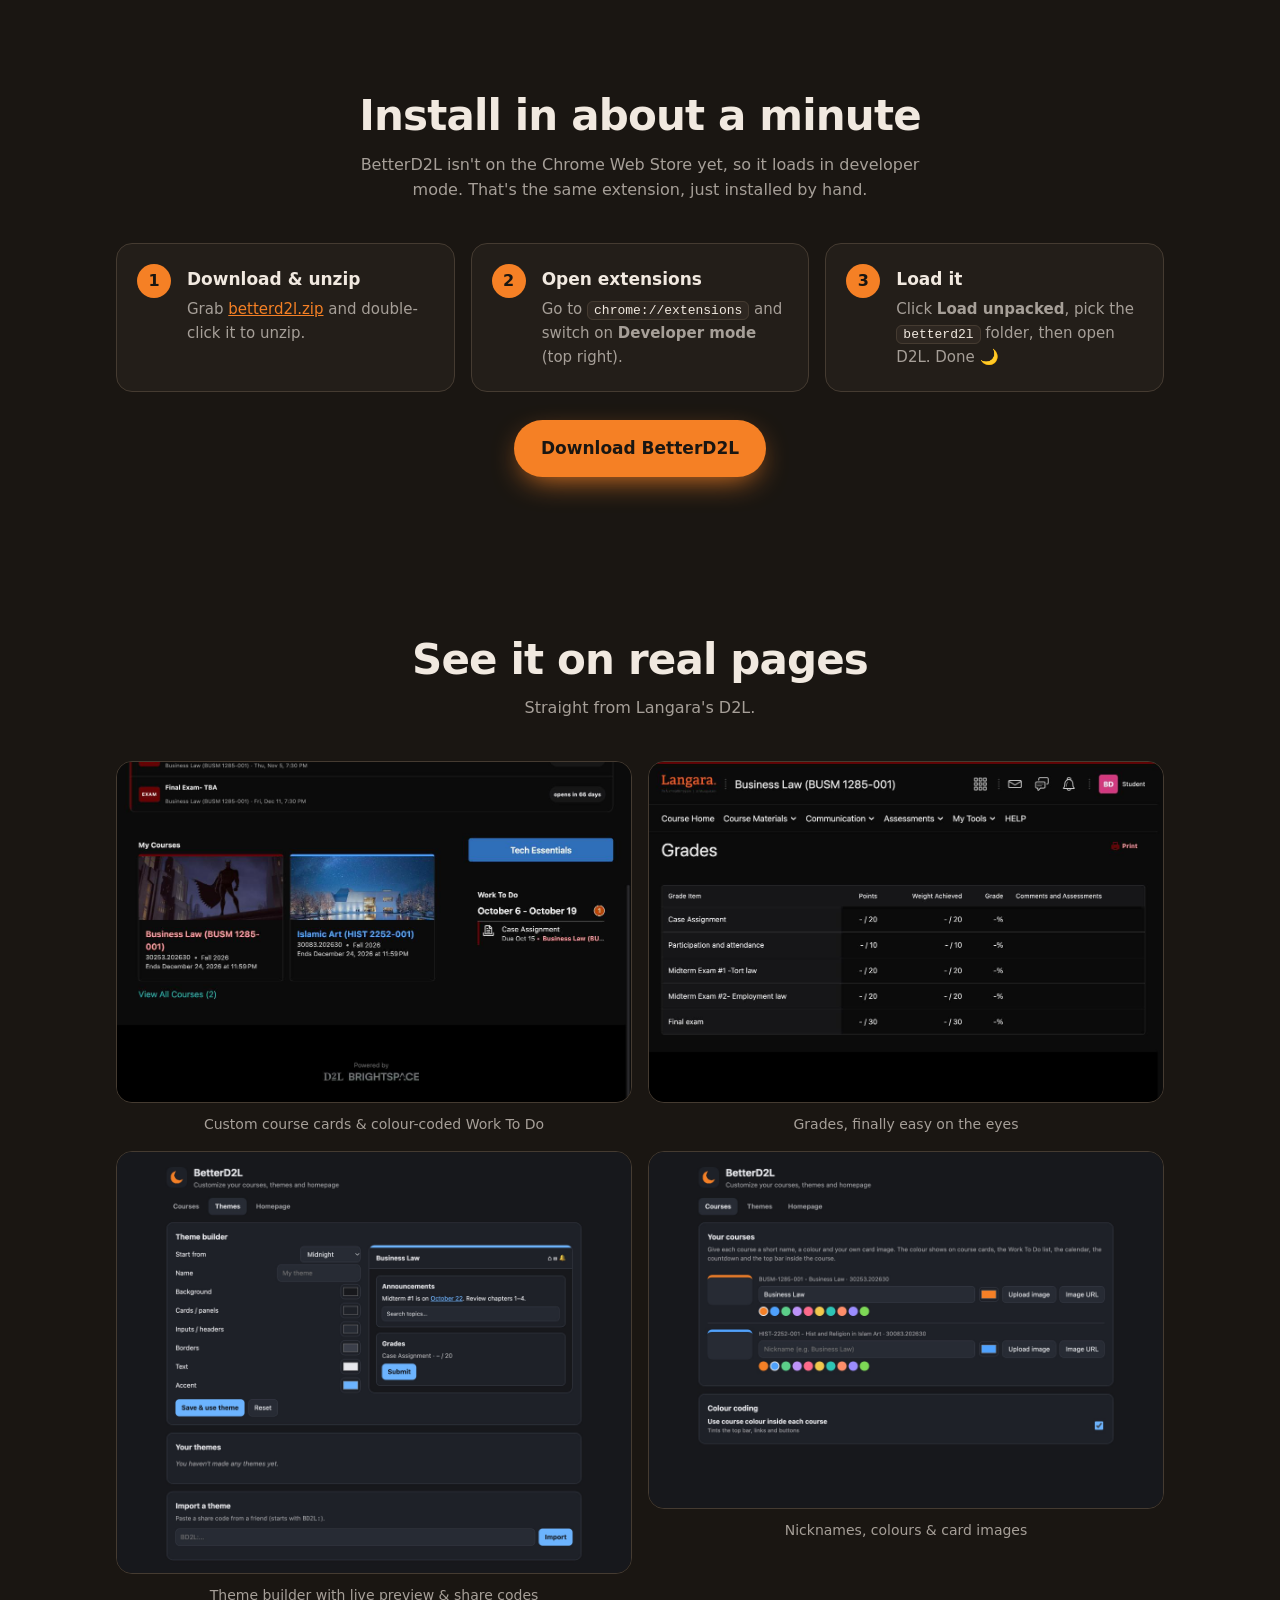
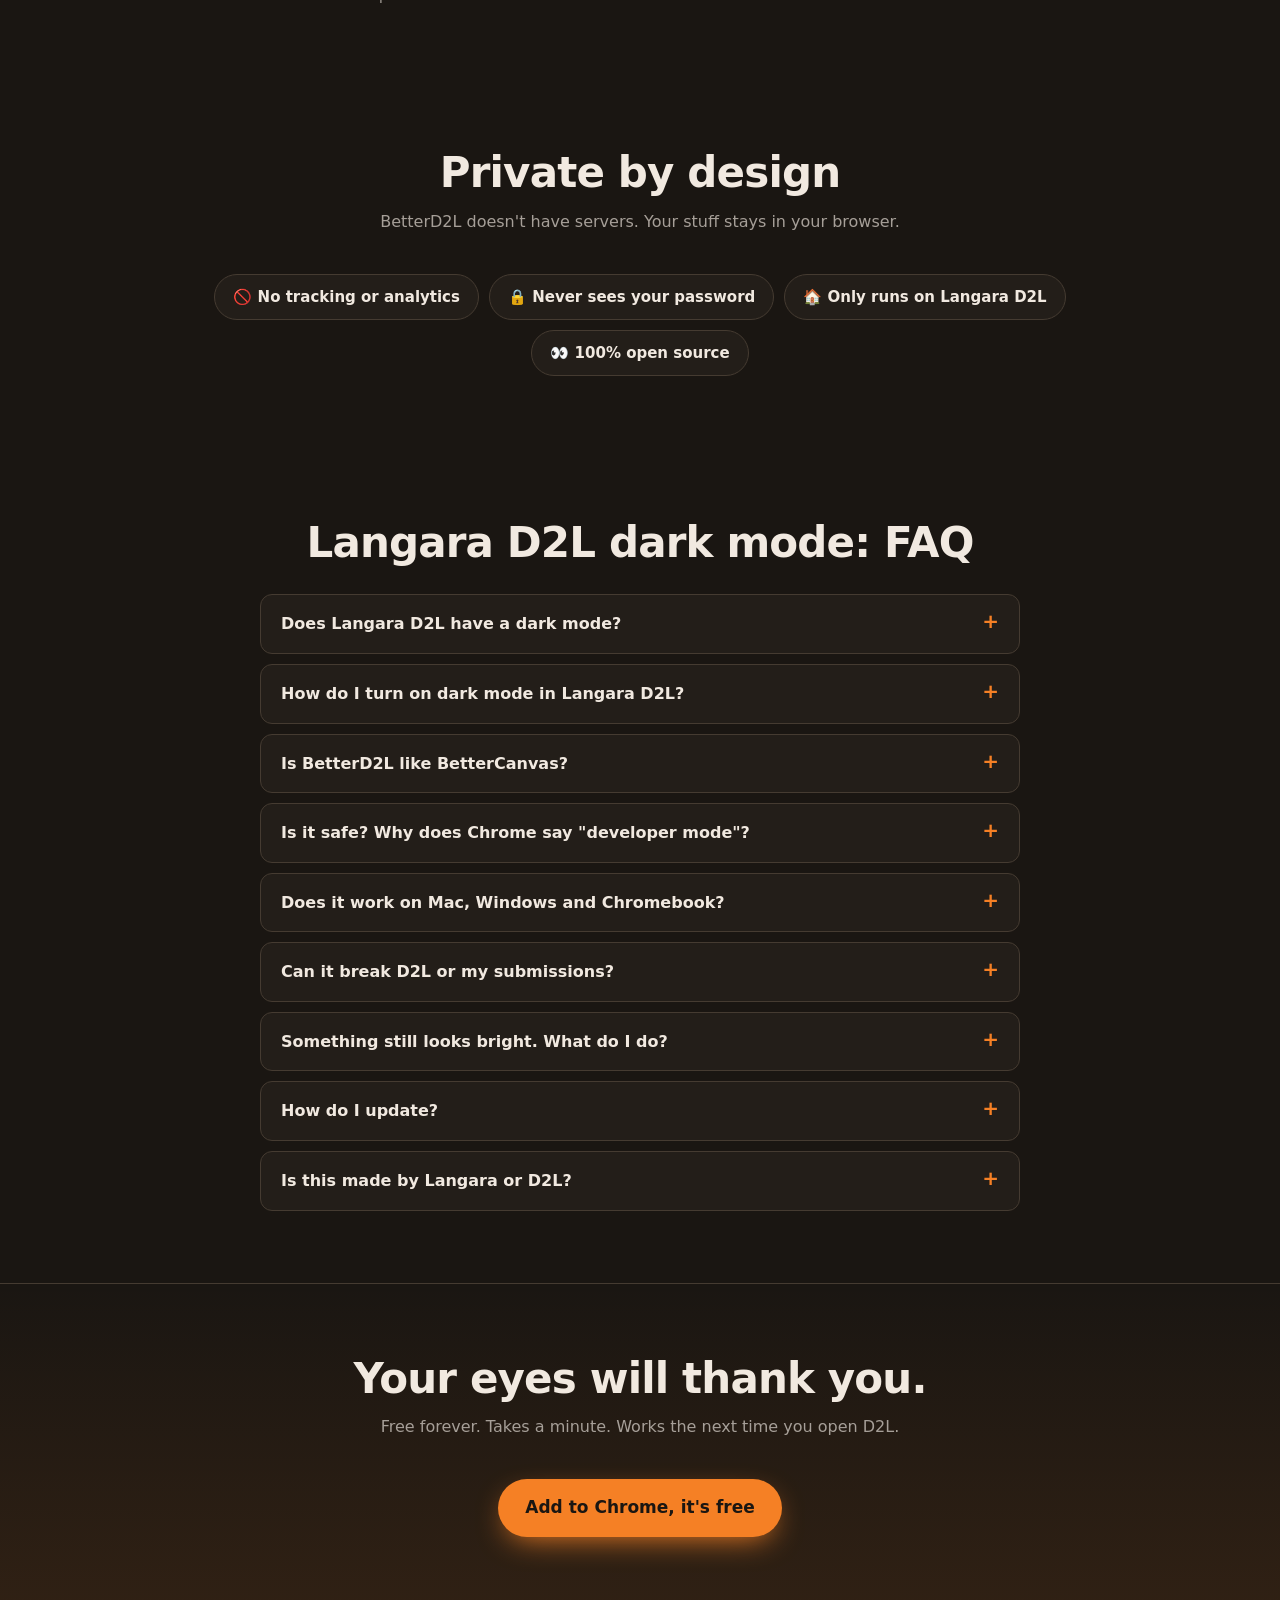
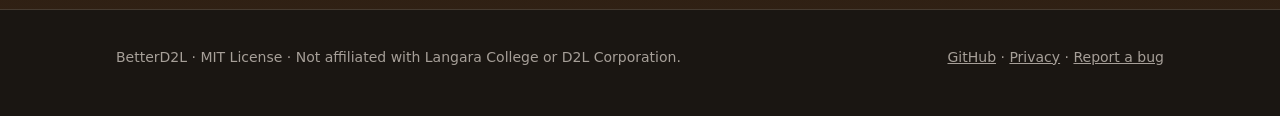
==== commit e72f9862: "BetterD2L 2.5.0: custom theme entry points, website theme maker, SEO - Popup: "+ Create" tile opens " ====
--- a/docs/index.html
+++ b/docs/index.html
@@ -1,20 +1,174 @@
 <!doctype html>
-<html lang="en">
+<html lang="en-CA">
 <head>
 <meta charset="utf-8">
 <meta name="viewport" content="width=device-width, initial-scale=1">
-<title>BetterD2L: dark mode and upgrades for Langara D2L</title>
-<meta name="description" content="Free Chrome extension for Langara's Brightspace (D2L): real dark mode, 9 themes, exam countdowns, custom course cards and colour coding. Like BetterCanvas, for D2L.">
+<title>Langara D2L Dark Mode &amp; Themes | BetterD2L (Free)</title>
+<meta name="description" content="Get dark mode on Langara D2L (Brightspace). Free Chrome extension with 9 themes, exam countdowns and custom course cards. Like BetterCanvas, for D2L.">
+<meta name="keywords" content="Langara D2L, Langara Brightspace, d2l.langara.bc.ca, D2L dark mode, Brightspace dark mode, Langara dark mode, BetterD2L, Better D2L, BetterCanvas for D2L, D2L themes, Brightspace extension, Langara College">
+<meta name="robots" content="index, follow, max-image-preview:large">
+<link rel="canonical" href="https://cryptochefa.github.io/betterd2l/">
+<meta name="author" content="CryptoChefA">
 <meta name="theme-color" content="#16181c">
 <link rel="icon" href="icon.png">
-
-<!-- Link previews (iMessage, Discord, Reddit, Instagram DMs…) -->
+<link rel="apple-touch-icon" href="icon.png">
+<link rel="preload" as="image" href="screenshots/demo-poster.jpg" fetchpriority="high">
+
+<!-- Link previews (iMessage, Discord, Reddit, Instagram DMs, X, LinkedIn) -->
 <meta property="og:type" content="website">
-<meta property="og:title" content="BetterD2L: dark mode for Langara D2L 🌙">
-<meta property="og:description" content="Real dark mode, 9 themes, exam countdowns and custom course cards for Brightspace. Free.">
+<meta property="og:site_name" content="BetterD2L">
+<meta property="og:locale" content="en_CA">
+<meta property="og:title" content="BetterD2L: Dark mode &amp; themes for Langara D2L 🌙">
+<meta property="og:description" content="Real dark mode, 9 themes, exam countdowns and custom course cards for Langara's Brightspace. Free Chrome extension.">
 <meta property="og:url" content="https://cryptochefa.github.io/betterd2l/">
-<meta property="og:image" content="https://cryptochefa.github.io/betterd2l/screenshots/homepage-countdown.jpg">
+<meta property="og:image" content="https://cryptochefa.github.io/betterd2l/og.png">
+<meta property="og:image:width" content="1200">
+<meta property="og:image:height" content="630">
+<meta property="og:image:alt" content="BetterD2L: dark mode and themes for Langara D2L">
 <meta name="twitter:card" content="summary_large_image">
+<meta name="twitter:title" content="BetterD2L: Dark mode &amp; themes for Langara D2L">
+<meta name="twitter:description" content="Free Chrome extension: dark mode, 9 themes, exam countdowns and custom course cards for Brightspace.">
+<meta name="twitter:image" content="https://cryptochefa.github.io/betterd2l/og.png">
+
+<script type="application/ld+json">
+[
+ {
+  "@context": "https://schema.org",
+  "@type": "SoftwareApplication",
+  "name": "BetterD2L",
+  "alternateName": [
+   "Better D2L",
+   "BetterD2L for Langara",
+   "D2L Dark Mode"
+  ],
+  "description": "Free Chrome extension that adds dark mode, 9 themes, exam countdowns, custom course cards and colour coding to Langara College's D2L (Brightspace).",
+  "applicationCategory": "BrowserApplication",
+  "applicationSubCategory": "Browser extension",
+  "operatingSystem": "Chrome, Edge, Brave, Arc (Windows, macOS, ChromeOS, Linux)",
+  "softwareVersion": "2.4.0",
+  "url": "https://cryptochefa.github.io/betterd2l/",
+  "downloadUrl": "https://github.com/CryptoChefA/betterd2l/releases/latest/download/betterd2l.zip",
+  "installUrl": "https://cryptochefa.github.io/betterd2l/#install",
+  "image": "https://cryptochefa.github.io/betterd2l/og.png",
+  "screenshot": [
+   "https://cryptochefa.github.io/betterd2l/screenshots/homepage-countdown.jpg",
+   "https://cryptochefa.github.io/betterd2l/screenshots/course-after.jpg",
+   "https://cryptochefa.github.io/betterd2l/screenshots/settings-themes.jpg"
+  ],
+  "featureList": [
+   "Dark mode for D2L / Brightspace",
+   "9 built-in themes and a custom theme builder",
+   "Exam and assignment countdown",
+   "Custom course names, colours and images",
+   "Course colour coding",
+   "Hide homepage widgets",
+   "Smooth theme transitions"
+  ],
+  "offers": {
+   "@type": "Offer",
+   "price": "0",
+   "priceCurrency": "CAD"
+  },
+  "isAccessibleForFree": true,
+  "license": "https://opensource.org/licenses/MIT",
+  "author": {
+   "@type": "Person",
+   "name": "CryptoChefA",
+   "url": "https://github.com/CryptoChefA"
+  },
+  "audience": {
+   "@type": "EducationalAudience",
+   "educationalRole": "student",
+   "audienceType": "Langara College students"
+  }
+ },
+ {
+  "@context": "https://schema.org",
+  "@type": "WebSite",
+  "name": "BetterD2L",
+  "url": "https://cryptochefa.github.io/betterd2l/",
+  "inLanguage": "en-CA"
+ },
+ {
+  "@context": "https://schema.org",
+  "@type": "FAQPage",
+  "mainEntity": [
+   {
+    "@type": "Question",
+    "name": "Does Langara D2L have a dark mode?",
+    "acceptedAnswer": {
+     "@type": "Answer",
+     "text": "Not built in. Langara's D2L (Brightspace) only comes in a bright white theme. BetterD2L is a free Chrome extension that adds a real dark mode to d2l.langara.bc.ca, along with 9 themes, exam countdowns and custom course cards."
+    }
+   },
+   {
+    "@type": "Question",
+    "name": "How do I turn on dark mode in Langara D2L?",
+    "acceptedAnswer": {
+     "@type": "Answer",
+     "text": "Install BetterD2L: download betterd2l.zip, open chrome://extensions, turn on Developer mode, click Load unpacked and pick the betterd2l folder. The next time you open Langara D2L it's dark. Press Alt+Shift+D to toggle it."
+    }
+   },
+   {
+    "@type": "Question",
+    "name": "Is BetterD2L like BetterCanvas?",
+    "acceptedAnswer": {
+     "@type": "Answer",
+     "text": "Yes. BetterCanvas is a popular extension for Canvas, and BetterD2L brings the same kind of upgrades to Brightspace (D2L): dark mode, themes, custom course cards, colour coding and deadline countdowns."
+    }
+   },
+   {
+    "@type": "Question",
+    "name": "Is it safe? Why does Chrome say \"developer mode\"?",
+    "acceptedAnswer": {
+     "@type": "Answer",
+     "text": "Developer mode just means the extension was loaded from a folder instead of the Chrome Web Store. The code is all public on GitHub, so you (or a CS friend) can read every line. It only runs on Langara's D2L and never sends data anywhere."
+    }
+   },
+   {
+    "@type": "Question",
+    "name": "Does it work on Mac, Windows and Chromebook?",
+    "acceptedAnswer": {
+     "@type": "Answer",
+     "text": "Yes. It works anywhere Chrome runs, plus Edge, Brave, Arc and Opera. Safari and Firefox aren't supported yet."
+    }
+   },
+   {
+    "@type": "Question",
+    "name": "Can it break D2L or my submissions?",
+    "acceptedAnswer": {
+     "@type": "Answer",
+     "text": "No. It only changes how pages look and reads your course dates. It never submits, posts or edits anything. If a page ever looks off, press Alt+Shift+D to turn it off instantly."
+    }
+   },
+   {
+    "@type": "Question",
+    "name": "Something still looks bright. What do I do?",
+    "acceptedAnswer": {
+     "@type": "Answer",
+     "text": "Switch to Invert mode in the popup for now, and open an issue saying which page it was."
+    }
+   },
+   {
+    "@type": "Question",
+    "name": "How do I update?",
+    "acceptedAnswer": {
+     "@type": "Answer",
+     "text": "Download the new zip, replace your betterd2l folder's contents, then hit ↻ on BetterD2L in chrome://extensions. Your settings stay put. See the changelog for what's new."
+    }
+   },
+   {
+    "@type": "Question",
+    "name": "Is this made by Langara or D2L?",
+    "acceptedAnswer": {
+     "@type": "Answer",
+     "text": "No. It's an independent student project, not affiliated with Langara College or D2L Corporation."
+    }
+   }
+  ]
+ }
+]
+</script>
 
 <style>
   :root {
@@ -33,7 +187,7 @@
   }
   .card, .step, .shot, .pill, nav, .swatches button, .faq details { transition: background-color .45s ease, border-color .45s ease, color .45s ease; }
   a { color: var(--accent); }
-  img { max-width: 100%; height: auto; display: block; }
+  img, video { max-width: 100%; height: auto; display: block; }
   .wrap { max-width: 1080px; margin: 0 auto; padding: 0 16px; }
 
   /* Nav */
@@ -128,6 +282,31 @@
 
   .final { text-align: center; background: linear-gradient(180deg, transparent, color-mix(in srgb, var(--accent) 10%, transparent)); border-top: 1px solid var(--border); }
 
+
+  /* Custom theme maker */
+  .maker { display: grid; grid-template-columns: 1fr 1fr; gap: 28px; align-items: start; }
+  @media (max-width: 860px) { .maker { grid-template-columns: 1fr; } }
+  .maker h2, .maker .sub { text-align: left; margin-left: 0; }
+  .fields { display: grid; grid-template-columns: repeat(3, 1fr); gap: 10px; }
+  @media (max-width: 480px) { .fields { grid-template-columns: repeat(2, 1fr); } }
+  .field { background: var(--surface); border: 1px solid var(--border); border-radius: 12px; padding: 10px 12px; display: flex; align-items: center; justify-content: space-between; gap: 8px; font-size: 14px; font-weight: 600; transition: background-color .45s ease, border-color .45s ease; }
+  .field input[type=color] { width: 34px; height: 28px; border: 1px solid var(--border); border-radius: 8px; padding: 2px; background: none; cursor: pointer; flex: none; }
+  .namerow { display: flex; gap: 10px; margin: 14px 0; flex-wrap: wrap; }
+  .namerow input { flex: 1 1 180px; min-width: 0; background: var(--surface); border: 1px solid var(--border); color: var(--text); border-radius: 999px; padding: 12px 18px; font: inherit; }
+  .codebox { background: var(--surface2); border: 1px dashed var(--border); border-radius: 12px; padding: 12px 14px; font: 12px ui-monospace, "SF Mono", Menlo, monospace; color: var(--muted); word-break: break-all; min-height: 46px; }
+  .howto { color: var(--muted); font-size: 14px; margin: 12px 0 0; }
+  .mock { border-radius: var(--radius); overflow: hidden; border: 1px solid var(--border); background: var(--bg); transition: background-color .45s ease, border-color .45s ease; }
+  .mock .band { height: 6px; background: var(--accent); transition: background-color .45s ease; }
+  .mock .bar { display: flex; justify-content: space-between; align-items: center; padding: 14px 16px; background: var(--surface); border-bottom: 1px solid var(--border); font-weight: 800; transition: background-color .45s ease; }
+  .mock .bar span { width: 30px; height: 30px; border-radius: 8px; background: var(--accent); display: inline-block; transition: background-color .45s ease; }
+  .mock .body { padding: 16px; display: grid; gap: 12px; }
+  .mock .tile { background: var(--surface); border: 1px solid var(--border); border-radius: 12px; padding: 14px; transition: background-color .45s ease, border-color .45s ease; }
+  .mock .tile b { display: block; margin-bottom: 4px; }
+  .mock .tile p { margin: 0; color: var(--muted); font-size: 14px; }
+  .mock .tile a { color: var(--accent); }
+  .mock .chip { display: inline-block; margin-top: 10px; padding: 6px 12px; border-radius: 999px; background: var(--accent); color: var(--accent-ink); font-weight: 800; font-size: 13px; }
+  .mock .input { margin-top: 10px; background: var(--surface2); border: 1px solid var(--border); border-radius: 8px; padding: 8px 10px; font-size: 13px; color: var(--muted); }
+
   @media (prefers-reduced-motion: reduce) { *, *::before { transition: none !important; } html { scroll-behavior: auto; } }
 </style>
 </head>
@@ -138,6 +317,7 @@
     <a class="brand" href="#"><img src="icon.png" alt="">BetterD2L</a>
     <div class="links">
       <a class="hide-sm" href="#features">Features</a>
+      <a class="hide-sm" href="#make">Make a theme</a>
       <a class="hide-sm" href="#install">Install</a>
       <a class="hide-sm" href="https://github.com/CryptoChefA/betterd2l">GitHub</a>
       <a class="btn btn-primary btn-sm dl" href="https://github.com/CryptoChefA/betterd2l/releases/latest/download/betterd2l.zip">Get it free</a>
@@ -147,8 +327,8 @@
 
 <header class="hero">
   <div class="wrap">
-    <span class="eyebrow">🌙 For Langara Brightspace · Free &amp; open source</span>
-    <h1>D2L, but <em>actually</em> nice to look at.</h1>
+    <span class="eyebrow">🌙 Dark mode for Langara D2L (Brightspace) · Free &amp; open source</span>
+    <h1>Langara D2L, but <em>actually</em> nice to look at.</h1>
     <p class="lede">Real dark mode, 9 themes, exam countdowns and custom course cards for Langara's D2L. Like BetterCanvas, for Brightspace.</p>
     <div class="cta">
       <a class="btn btn-primary dl" href="https://github.com/CryptoChefA/betterd2l/releases/latest/download/betterd2l.zip">
@@ -161,7 +341,10 @@
 
     <div class="demo">
       <div class="chrome"><i></i><i></i><i></i></div>
-      <img src="screenshots/demo.gif" width="900" height="564" alt="BetterD2L switching D2L from its stock white look through Midnight, Langara Night, Nord, Dracula, Forest and AMOLED themes">
+      <video autoplay muted loop playsinline preload="auto" width="900" height="564" poster="screenshots/demo-poster.jpg" aria-label="BetterD2L switching Langara D2L from its stock white look through the Midnight, Langara Night, Nord, Dracula, Forest and AMOLED themes">
+        <source src="screenshots/demo.mp4" type="video/mp4">
+        <img src="screenshots/demo.gif" width="900" height="564" alt="BetterD2L switching Langara D2L from its stock white look through dark themes">
+      </video>
     </div>
   </div>
 </header>
@@ -169,7 +352,7 @@
 <section id="features">
   <div class="wrap">
     <h2>Everything D2L should've shipped with</h2>
-    <p class="sub">It runs in the background on <code>d2l.langara.bc.ca</code>, so you set it up once and never think about it again.</p>
+    <p class="sub">BetterD2L upgrades Langara's Brightspace right where you use it, on <code>d2l.langara.bc.ca</code>. You set it up once and never think about it again.</p>
     <div class="grid">
       <div class="card"><div class="ico">🌙</div><h3>Dark mode that actually works</h3><p>Fixes the stuff other dark modes miss: the audio player, announcements, the calendar and pop-up menus.</p></div>
       <div class="card"><div class="ico">⏳</div><h3>Exam countdown</h3><p>"Midterm #1 opens in 16 days." Your quizzes, exams and due dates, pulled straight from D2L. Turns red when it's close.</p></div>
@@ -188,7 +371,31 @@
       <p class="sub">9 built-in themes, any accent colour, and smooth fades when you switch. Try it here: this page uses the same palettes.</p>
       <div class="swatches" id="swatches"></div>
     </div>
-    <div class="shot"><img src="screenshots/course-after.jpg" alt="A Langara course homepage in BetterD2L dark mode" loading="lazy"></div>
+    <div class="shot"><img src="screenshots/course-after.jpg" width="1144" height="757" decoding="async" alt="Langara D2L course homepage in BetterD2L dark mode with an exam countdown" loading="lazy"></div>
+  </div>
+</section>
+
+<section id="make">
+  <div class="wrap maker">
+    <div>
+      <h2>Or make your own</h2>
+      <p class="sub">Pick six colours and this whole page previews them live. Then copy your theme code into BetterD2L, or send it to friends.</p>
+      <div class="fields" id="fields"></div>
+      <div class="namerow">
+        <input id="tname" maxlength="30" placeholder="Name your theme" value="My theme">
+        <button class="btn btn-primary btn-sm" id="copy" type="button">Copy theme code</button>
+      </div>
+      <div class="codebox" id="code"></div>
+      <p class="howto">In BetterD2L: click the moon icon → <b>🎨 Courses, themes &amp; homepage</b> → <b>Themes</b> → <b>Import a theme</b>, then paste. You can also build themes right inside the extension with the <b>+ Create</b> tile.</p>
+    </div>
+    <div class="mock" aria-label="Theme preview">
+      <div class="band"></div>
+      <div class="bar">Business Law <span></span></div>
+      <div class="body">
+        <div class="tile"><b>Announcements</b><p>Midterm #1 opens <a href="#make">Thursday, Oct 22</a>. Review chapters 1–4.</p><div class="input">Search topics…</div></div>
+        <div class="tile"><b>⏳ Upcoming</b><p>Case Assignment · due in 9 days</p><span class="chip">Submit</span></div>
+      </div>
+    </div>
   </div>
 </section>
 
@@ -210,10 +417,10 @@
     <h2>See it on real pages</h2>
     <p class="sub">Straight from Langara's D2L.</p>
     <div class="gallery">
-      <figure class="shot-fig"><div class="shot"><img src="screenshots/homepage-cards.jpg" alt="Custom course cards and colour-coded Work To Do" loading="lazy"></div><figcaption>Custom course cards &amp; colour-coded Work To Do</figcaption></figure>
-      <figure class="shot-fig"><div class="shot"><img src="screenshots/grades.jpg" alt="Grades page in dark mode" loading="lazy"></div><figcaption>Grades, finally easy on the eyes</figcaption></figure>
-      <figure class="shot-fig"><div class="shot"><img src="screenshots/settings-themes.jpg" alt="Theme builder with live preview" loading="lazy"></div><figcaption>Theme builder with live preview &amp; share codes</figcaption></figure>
-      <figure class="shot-fig"><div class="shot"><img src="screenshots/settings-courses.jpg" alt="Course nicknames, colours and images" loading="lazy"></div><figcaption>Nicknames, colours &amp; card images</figcaption></figure>
+      <figure class="shot-fig"><div class="shot"><img src="screenshots/homepage-cards.jpg" width="1144" height="757" decoding="async" alt="Langara D2L homepage with BetterD2L custom course cards and colour-coded Work To Do" loading="lazy"></div><figcaption>Custom course cards &amp; colour-coded Work To Do</figcaption></figure>
+      <figure class="shot-fig"><div class="shot"><img src="screenshots/grades.jpg" width="1144" height="757" decoding="async" alt="Langara D2L grades page in dark mode" loading="lazy"></div><figcaption>Grades, finally easy on the eyes</figcaption></figure>
+      <figure class="shot-fig"><div class="shot"><img src="screenshots/settings-themes.jpg" width="2200" height="1800" decoding="async" alt="Theme builder with live preview" loading="lazy"></div><figcaption>Theme builder with live preview &amp; share codes</figcaption></figure>
+      <figure class="shot-fig"><div class="shot"><img src="screenshots/settings-courses.jpg" width="2200" height="1520" decoding="async" alt="Course nicknames, colours and images" loading="lazy"></div><figcaption>Nicknames, colours &amp; card images</figcaption></figure>
     </div>
   </div>
 </section>
@@ -233,8 +440,11 @@
 
 <section>
   <div class="wrap">
-    <h2>Questions</h2>
+    <h2>Langara D2L dark mode: FAQ</h2>
     <div class="faq" style="margin-top:28px">
+      <details><summary>Does Langara D2L have a dark mode?</summary><p>Not built in. Langara's D2L (Brightspace) only comes in a bright white theme. BetterD2L is a free Chrome extension that adds a real dark mode to d2l.langara.bc.ca, along with 9 themes, exam countdowns and custom course cards.</p></details>
+      <details><summary>How do I turn on dark mode in Langara D2L?</summary><p>Install BetterD2L: download <a href="https://github.com/CryptoChefA/betterd2l/releases/latest/download/betterd2l.zip">betterd2l.zip</a>, open <code>chrome://extensions</code>, turn on Developer mode, click Load unpacked and pick the betterd2l folder. The next time you open Langara D2L it's dark. Press <kbd>Alt</kbd>+<kbd>Shift</kbd>+<kbd>D</kbd> to toggle it.</p></details>
+      <details><summary>Is BetterD2L like BetterCanvas?</summary><p>Yes. BetterCanvas is a popular extension for Canvas, and BetterD2L brings the same kind of upgrades to Brightspace (D2L): dark mode, themes, custom course cards, colour coding and deadline countdowns.</p></details>
       <details><summary>Is it safe? Why does Chrome say "developer mode"?</summary><p>Developer mode just means the extension was loaded from a folder instead of the Chrome Web Store. The code is all public on <a href="https://github.com/CryptoChefA/betterd2l">GitHub</a>, so you (or a CS friend) can read every line. It only runs on Langara's D2L and never sends data anywhere.</p></details>
       <details><summary>Does it work on Mac, Windows and Chromebook?</summary><p>Yes. It works anywhere Chrome runs, plus Edge, Brave, Arc and Opera. Safari and Firefox aren't supported yet.</p></details>
       <details><summary>Can it break D2L or my submissions?</summary><p>No. It only changes how pages look and reads your course dates. It never submits, posts or edits anything. If a page ever looks off, press <kbd>Alt</kbd>+<kbd>Shift</kbd>+<kbd>D</kbd> to turn it off instantly.</p></details>
@@ -278,7 +488,7 @@
     return Math.round(x + (y - x) * t).toString(16).padStart(2, '0');
   }).join('');
   const box = document.getElementById('swatches');
-  function use(key) {
+  let use = function (key) {
     const [, bg, surface, surface2, border, text, accent] = THEMES[key];
     const r = document.documentElement.style;
     r.setProperty('--bg', bg); r.setProperty('--surface', surface); r.setProperty('--surface2', surface2);
@@ -286,7 +496,7 @@
     r.setProperty('--accent', accent); r.setProperty('--accent-ink', bg);
     document.querySelector('meta[name=theme-color]').content = bg;
     for (const b of box.children) b.setAttribute('aria-pressed', b.dataset.k === key);
-  }
+  };
   for (const [k, [name, bg, , surface2, , text, accent]] of Object.entries(THEMES)) {
     const b = document.createElement('button');
     b.dataset.k = k; b.setAttribute('aria-pressed', 'false'); b.title = name;
@@ -294,6 +504,46 @@
     b.onclick = () => use(k);
     box.appendChild(b);
   }
+
+  // ---- Custom theme maker: live page preview + BetterD2L share code (same format as the extension) ----
+  const FIELDS = [['bg', 'Background'], ['surface', 'Cards'], ['surface2', 'Inputs'], ['border', 'Borders'], ['text', 'Text'], ['accent', 'Accent']];
+  const fieldsBox = document.getElementById('fields');
+  const custom = {};
+  function encode(t) {
+    const o = { name: t.name }; for (const [k] of FIELDS) o[k] = t[k];
+    return 'BD2L:' + btoa(unescape(encodeURIComponent(JSON.stringify(o))));
+  }
+  function applyCustom() {
+    const r = document.documentElement.style;
+    for (const [k] of FIELDS) r.setProperty('--' + k, custom[k]);
+    r.setProperty('--muted', mix(custom.bg, custom.text, .65));
+    r.setProperty('--accent-ink', custom.bg);
+    for (const b of box.children) b.setAttribute('aria-pressed', 'false');
+    document.getElementById('code').textContent = encode({ ...custom, name: document.getElementById('tname').value.trim() || 'My theme' });
+  }
+  function loadCustom(key) {
+    const [, bg, surface, surface2, border, text, accent] = THEMES[key];
+    Object.assign(custom, { bg, surface, surface2, border, text, accent });
+    for (const [k] of FIELDS) document.getElementById('c-' + k).value = custom[k];
+    document.getElementById('code').textContent = encode({ ...custom, name: document.getElementById('tname').value.trim() || 'My theme' });
+  }
+  for (const [k, label] of FIELDS) {
+    const f = document.createElement('label');
+    f.className = 'field';
+    f.innerHTML = `<span>${label}</span><input type="color" id="c-${k}" aria-label="${label} colour">`;
+    f.querySelector('input').addEventListener('input', (e) => { custom[k] = e.target.value; applyCustom(); });
+    fieldsBox.appendChild(f);
+  }
+  document.getElementById('tname').addEventListener('input', () => { if (custom.bg) document.getElementById('code').textContent = encode({ ...custom, name: document.getElementById('tname').value.trim() || 'My theme' }); });
+  document.getElementById('copy').addEventListener('click', async (e) => {
+    const code = document.getElementById('code').textContent;
+    try { await navigator.clipboard.writeText(code); e.target.textContent = 'Copied ✓'; }
+    catch { getSelection().selectAllChildren(document.getElementById('code')); e.target.textContent = 'Press ⌘C / Ctrl+C'; }
+    setTimeout(() => (e.target.textContent = 'Copy theme code'), 1800);
+  });
+  // Picking a preset also seeds the maker, so people can tweak an existing theme.
+  const baseUse = use;
+  use = (key) => { baseUse(key); loadCustom(key); };
   use('langara');
 </script>
 </body>
